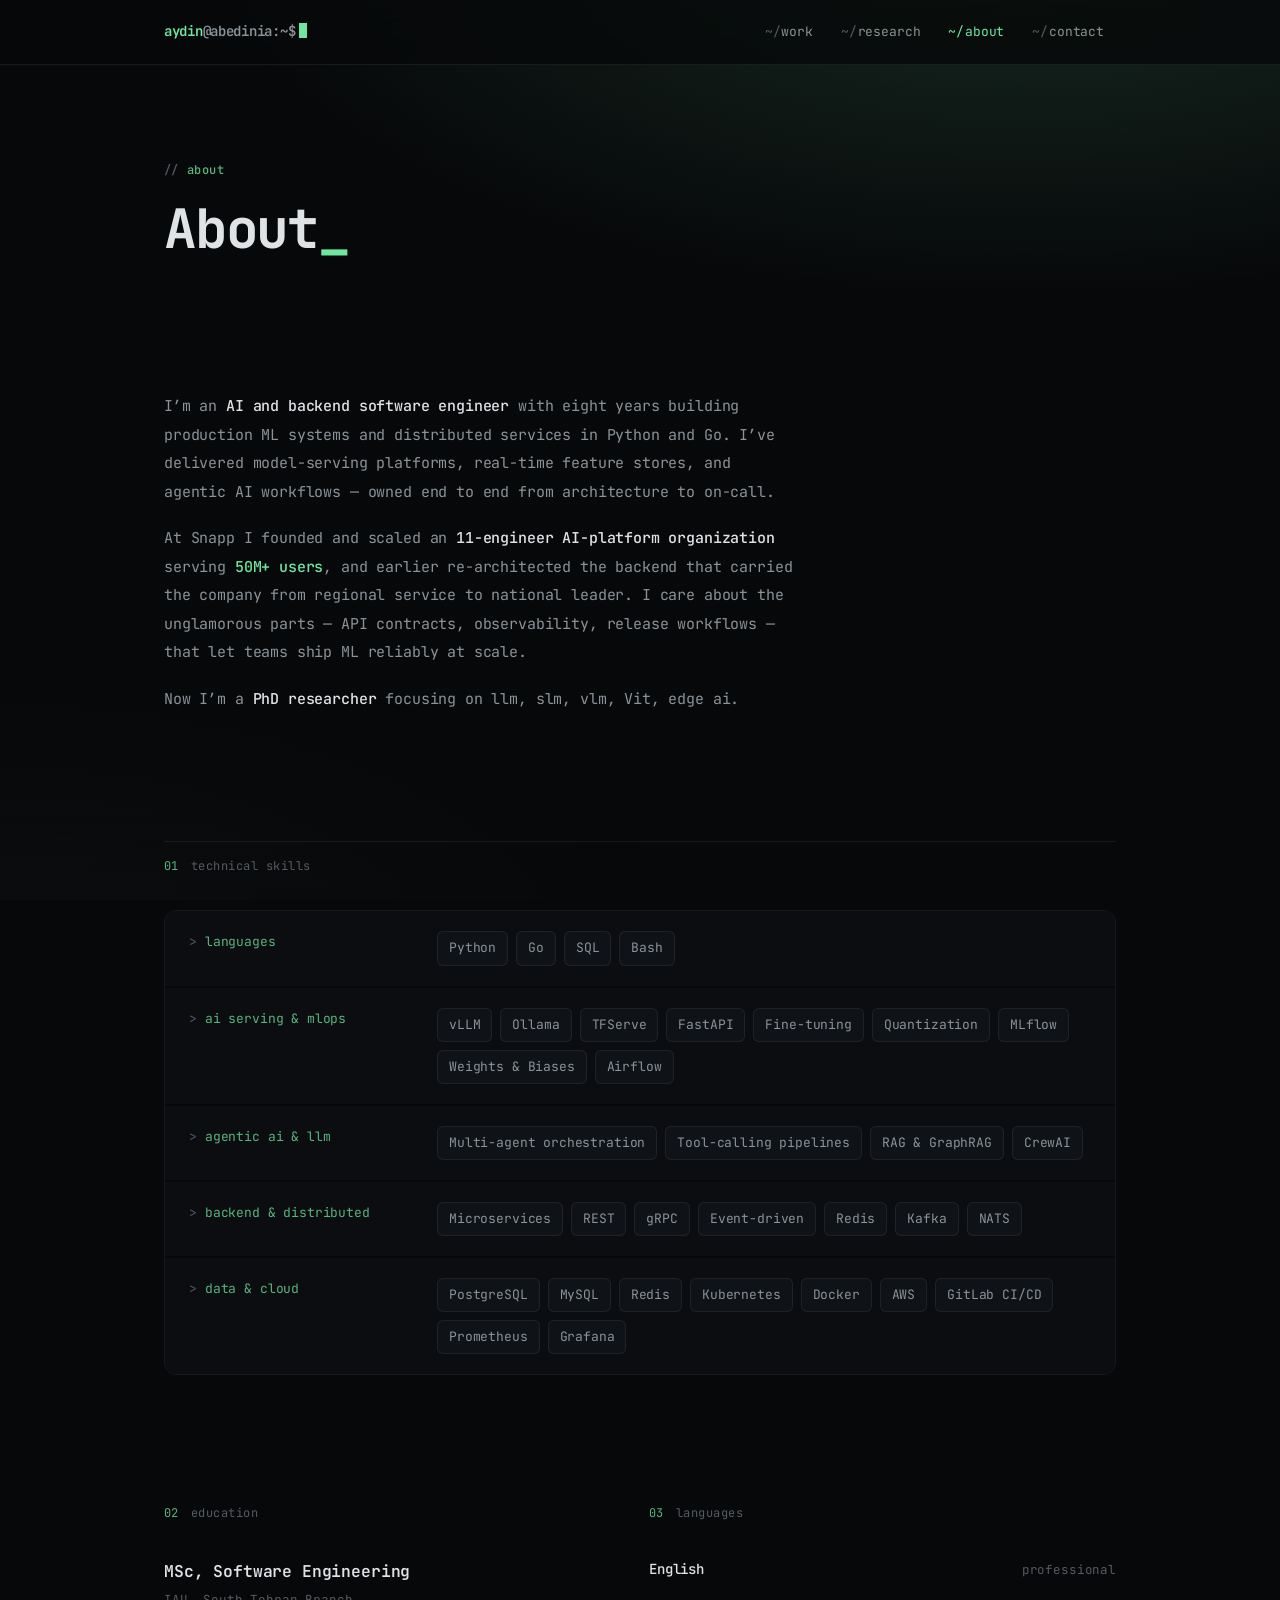
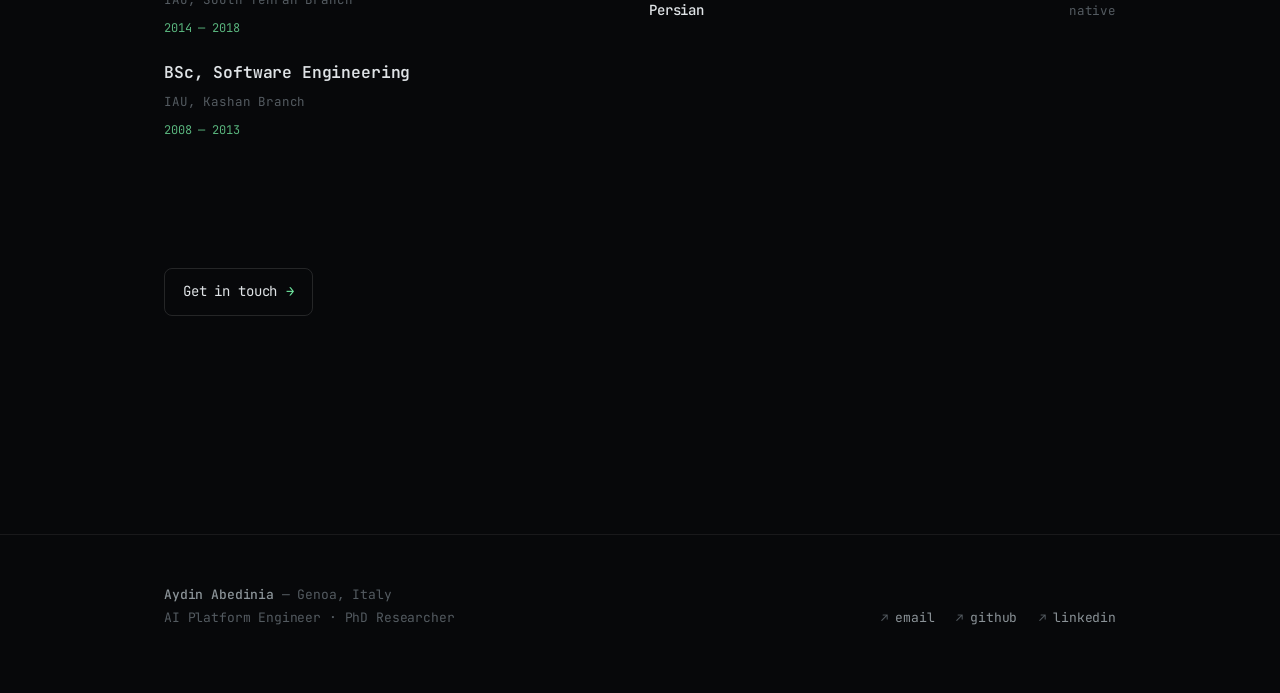
==== about.html @ be262be7 "refactor" ====
<!DOCTYPE html>
<html lang="en">
<head>
<meta charset="UTF-8">
<meta name="viewport" content="width=device-width, initial-scale=1.0">
<title>About — Aydin Abedinia</title>
<meta name="description" content="About Aydin Abedinia — technical skills, education, and background in AI platform engineering and research.">
<link rel="stylesheet" href="styles.css">
  <!-- Google tag (gtag.js) -->
  <script async src="https://www.googletagmanager.com/gtag/js?id=G-3QX5RKQZKW"></script>
  <script>
    window.dataLayer = window.dataLayer || [];
    function gtag(){dataLayer.push(arguments);} 
    gtag('js', new Date());
    gtag('config', 'G-3QX5RKQZKW');
  </script>
<style>
  /* ===== ABOUT ===== */
  .bio { max-width: 70ch; }
  .bio p { color: var(--fg-muted); font-size: 15px; line-height: 1.9; margin-top: 18px; }
  .bio p:first-child { margin-top: 0; }
  .bio p b { color: var(--fg); font-weight: 500; }
  .bio p .m { color: var(--accent); font-weight: 500; }

  /* skills */
  .skills { display: grid; gap: 2px; border: 1px solid var(--line); border-radius: 12px; overflow: hidden; }
  .skillrow {
    display: grid;
    grid-template-columns: 220px 1fr;
    gap: 16px 28px;
    padding: 20px 24px;
    background: var(--bg-1);
    align-items: start;
  }
  .skillrow .label { font-size: 13px; color: var(--accent-dim); display: flex; align-items: baseline; gap: 8px; }
  .skillrow .label::before { content: ">"; color: var(--fg-dim); }
  .skillrow .vals { display: flex; flex-wrap: wrap; gap: 8px; }
  .skillrow .vals span {
    font-size: 13px;
    color: var(--fg-muted);
    background: var(--bg-2);
    border: 1px solid var(--line);
    padding: 5px 11px;
    border-radius: 6px;
  }

  /* two-col */
  .two { display: grid; grid-template-columns: 1fr 1fr; gap: 18px; }
  .info h3 { font-size: 1.02rem; font-weight: 600; margin-bottom: 4px; }
  .info .sub { color: var(--fg-dim); font-size: 12.5px; }
  .info .meta { color: var(--accent-dim); font-size: 12px; margin-top: 8px; }
  .info + .info { margin-top: 20px; }

  .langbar { display: flex; flex-direction: column; gap: 18px; }
  .lang2 { }
  .lang2 .row { display: flex; justify-content: space-between; align-items: baseline; font-size: 14px; }
  .lang2 .row .name { color: var(--fg); font-weight: 500; }
  .lang2 .row .lvl { color: var(--fg-dim); font-size: 12.5px; }
  .lang2 .track { height: 4px; background: var(--bg-2); border: 1px solid var(--line); border-radius: 99px; margin-top: 10px; overflow: hidden; }
  .lang2 .fill { height: 100%; background: linear-gradient(90deg, var(--accent-dim), var(--accent)); border-radius: 99px; }

  @media (max-width: 680px) {
    .skillrow { grid-template-columns: 1fr; gap: 12px; }
    .two { grid-template-columns: 1fr; }
  }
</style>
</head>
<body>

<nav class="nav">
  <div class="nav__inner">
    <a class="brand" href="index.html">
      <span class="u">aydin</span><span class="p">@abedinia</span><span class="p">:~$</span><span class="cur"></span>
    </a>
    <div class="nav__links">
      <a href="work.html">work</a>
      <a href="research.html">research</a>
      <a href="about.html">about</a>
      <a href="contact.html">contact</a>
    </div>
  </div>
</nav>

<header class="page-head wrap">
  <span class="eyebrow" data-reveal>about</span>
  <h1 data-reveal data-delay="60">About<span class="accent-cur">_</span></h1>
</header>

<main class="wrap">

  <section class="section" data-reveal>
    <div class="bio">
      <p>
        I&rsquo;m an <b>AI and backend software engineer</b> with eight years building
        production ML systems and distributed services in Python and Go. I&rsquo;ve
        delivered model-serving platforms, real-time feature stores, and agentic AI
        workflows &mdash; owned end to end from architecture to on-call.
      </p>
      <p>
        At Snapp I founded and scaled an <b>11-engineer AI-platform organization</b>
        serving <span class="m">50M+ users</span>, and earlier re-architected the backend
        that carried the company from regional service to national leader. I care about
        the unglamorous parts &mdash; API contracts, observability, release workflows &mdash;
        that let teams ship ML reliably at scale.
      </p>
      <p>
        Now I&rsquo;m a <b>PhD researcher</b> focusing on llm, slm, vlm, Vit, edge ai.
      </p>
    </div>
  </section>

  <!-- Skills -->
  <section class="section" data-reveal>
    <div class="section__label"><span class="n">01</span> technical skills</div>
    <div class="skills">
      <div class="skillrow">
        <div class="label">languages</div>
        <div class="vals">
          <span>Python</span><span>Go</span><span>SQL</span><span>Bash</span>
        </div>
      </div>
      <div class="skillrow">
        <div class="label">ai serving &amp; mlops</div>
        <div class="vals">
          <span>vLLM</span><span>Ollama</span><span>TFServe</span><span>FastAPI</span>
          <span>Fine-tuning</span><span>Quantization</span><span>MLflow</span>
          <span>Weights &amp; Biases</span><span>Airflow</span>
        </div>
      </div>
      <div class="skillrow">
        <div class="label">agentic ai &amp; llm</div>
        <div class="vals">
          <span>Multi-agent orchestration</span><span>Tool-calling pipelines</span>
          <span>RAG &amp; GraphRAG</span><span>CrewAI</span>
        </div>
      </div>
      <div class="skillrow">
        <div class="label">backend &amp; distributed</div>
        <div class="vals">
          <span>Microservices</span><span>REST</span><span>gRPC</span>
          <span>Event-driven</span><span>Redis</span><span>Kafka</span><span>NATS</span>
        </div>
      </div>
      <div class="skillrow">
        <div class="label">data &amp; cloud</div>
        <div class="vals">
          <span>PostgreSQL</span><span>MySQL</span><span>Redis</span><span>Kubernetes</span>
          <span>Docker</span><span>AWS</span><span>GitLab CI/CD</span>
          <span>Prometheus</span><span>Grafana</span>
        </div>
      </div>
    </div>
  </section>

  <!-- Education + Languages -->
  <section class="section" data-reveal>
    <div class="two">
      <div>
        <div class="section__label" style="border-top:none;padding-top:0;"><span class="n">02</span> education</div>
        <div class="info">
          <h3>MSc, Software Engineering</h3>
          <div class="sub">IAU, South Tehran Branch</div>
          <div class="meta">2014 — 2018</div>
        </div>
        <div class="info">
          <h3>BSc, Software Engineering</h3>
          <div class="sub">IAU, Kashan Branch</div>
          <div class="meta">2008 — 2013</div>
        </div>
      </div>

      <div>
        <div class="section__label" style="border-top:none;padding-top:0;"><span class="n">03</span> languages</div>
        <div class="langbar">
            <div class="lang2">
              <div class="row"><span class="name">English</span><span class="lvl">professional</span></div>
            </div>
            <div class="lang2">
              <div class="row"><span class="name">Persian</span><span class="lvl">native</span></div>
            </div>
        </div>
      </div>
    </div>
  </section>

  <div class="section" data-reveal>
    <a class="linkline" href="contact.html">Get in touch</a>
  </div>

</main>

<footer class="foot">
  <div class="wrap foot__inner">
    <div class="foot__lead">
      <b>Aydin Abedinia</b> &mdash; Genoa, Italy<br>
      AI Platform Engineer · PhD Researcher
    </div>
    <div class="foot__links">
      <a href="mailto:abedinia@duck.com">email</a>
      <a href="https://github.com/abedinia" target="_blank" rel="noopener">github</a>
      <a href="https://www.linkedin.com/in/aydin-abedinia-96b2276b/" target="_blank" rel="noopener">linkedin</a>
    </div>
  </div>
</footer>

<script data-cfasync="false" src="/cdn-cgi/scripts/5c5dd728/cloudflare-static/email-decode.min.js"></script><script src="site.js"></script>
</body>
</html>
---- styles.css ----
/* ============================================================
   Aydin Abedinia — portfolio
   Terminal / dev aesthetic · dark · monospace · phosphor accent
   ============================================================ */

@import url('https://fonts.googleapis.com/css2?family=JetBrains+Mono:ital,wght@0,400;0,500;0,600;0,700;0,800;1,400&display=swap');

:root {
  /* surfaces */
  --bg:        #07080a;
  --bg-1:      #0b0d10;
  --bg-2:      #0f1216;
  --line:      rgba(255,255,255,0.07);
  --line-2:    rgba(255,255,255,0.12);

  /* ink */
  --fg:        #dfe3e6;
  --fg-muted:  #8b9398;
  --fg-dim:    #545b61;

  /* accent — phosphor green */
  --accent:        oklch(0.84 0.15 155);
  --accent-dim:    oklch(0.70 0.12 155);
  --accent-faint:  oklch(0.84 0.15 155 / 0.10);
  --accent-line:   oklch(0.84 0.15 155 / 0.28);
  --accent-glow:   oklch(0.84 0.15 155 / 0.16);

  /* type */
  --mono: 'JetBrains Mono', ui-monospace, 'SF Mono', 'Menlo', monospace;

  --maxw: 1080px;
  --gutter: clamp(20px, 5vw, 64px);

  --ease: cubic-bezier(0.22, 1, 0.36, 1);
}

/* ---------- reset ---------- */
*, *::before, *::after { box-sizing: border-box; }
* { margin: 0; padding: 0; }
html { -webkit-text-size-adjust: 100%; scroll-behavior: smooth; }

body {
  font-family: var(--mono);
  background: var(--bg);
  color: var(--fg);
  font-size: 15px;
  line-height: 1.7;
  font-weight: 400;
  letter-spacing: -0.01em;
  -webkit-font-smoothing: antialiased;
  text-rendering: optimizeLegibility;
  min-height: 100vh;
  overflow-x: hidden;
}

/* subtle phosphor vignette + scanline grain */
body::before {
  content: "";
  position: fixed;
  inset: 0;
  pointer-events: none;
  z-index: 0;
  background:
    radial-gradient(120% 80% at 80% -10%, var(--accent-glow), transparent 55%),
    radial-gradient(100% 70% at 0% 110%, rgba(255,255,255,0.025), transparent 60%);
}
body::after {
  content: "";
  position: fixed;
  inset: 0;
  pointer-events: none;
  z-index: 1;
  opacity: 0.5;
  background-image: repeating-linear-gradient(
    0deg, rgba(255,255,255,0.012) 0 1px, transparent 1px 3px);
  mix-blend-mode: overlay;
}

::selection { background: var(--accent); color: #04130b; }

a { color: inherit; text-decoration: none; }

/* custom scrollbar */
::-webkit-scrollbar { width: 11px; height: 11px; }
::-webkit-scrollbar-track { background: var(--bg); }
::-webkit-scrollbar-thumb { background: #1b1f23; border: 3px solid var(--bg); border-radius: 99px; }
::-webkit-scrollbar-thumb:hover { background: #272c31; }

/* ---------- layout primitives ---------- */
.wrap { width: 100%; max-width: var(--maxw); margin: 0 auto; padding-inline: var(--gutter); position: relative; z-index: 2; }

.eyebrow {
  font-size: 12px;
  letter-spacing: 0.04em;
  color: var(--accent-dim);
  font-weight: 500;
  display: inline-flex;
  align-items: center;
  gap: 8px;
}
.eyebrow::before { content: "//"; color: var(--fg-dim); }

.muted { color: var(--fg-muted); }
.dim   { color: var(--fg-dim); }
.green { color: var(--accent); }

/* ============================================================
   NAV
   ============================================================ */
.nav {
  position: sticky;
  top: 0;
  z-index: 50;
  background: color-mix(in oklab, var(--bg) 78%, transparent);
  backdrop-filter: blur(14px) saturate(120%);
  -webkit-backdrop-filter: blur(14px) saturate(120%);
  border-bottom: 1px solid var(--line);
}
.nav__inner {
  max-width: var(--maxw);
  margin: 0 auto;
  padding: 14px var(--gutter);
  display: flex;
  align-items: center;
  justify-content: space-between;
  gap: 20px;
}
.brand {
  font-weight: 600;
  font-size: 14px;
  letter-spacing: -0.02em;
  white-space: nowrap;
  display: inline-flex;
  align-items: baseline;
  gap: 0;
}
.brand .u { color: var(--accent); }
.brand .p { color: var(--fg-muted); }
.brand .cur {
  width: 8px; height: 15px;
  background: var(--accent);
  display: inline-block;
  margin-left: 4px;
  transform: translateY(2px);
  animation: blink 1.15s steps(1) infinite;
}
@keyframes blink { 50% { opacity: 0; } }

.nav__links { display: flex; align-items: center; gap: 4px; }
.nav__links a {
  font-size: 13px;
  color: var(--fg-muted);
  padding: 7px 12px;
  border-radius: 6px;
  position: relative;
  transition: color 0.18s var(--ease), background 0.18s var(--ease);
  white-space: nowrap;
}
.nav__links a::before { content: "~/"; color: var(--fg-dim); margin-right: 1px; transition: color 0.18s; }
.nav__links a:hover { color: var(--fg); background: rgba(255,255,255,0.04); }
.nav__links a:hover::before { color: var(--accent-dim); }
.nav__links a.active { color: var(--accent); }
.nav__links a.active::before { color: var(--accent); }

/* ============================================================
   FOOTER
   ============================================================ */
.foot {
  border-top: 1px solid var(--line);
  margin-top: clamp(80px, 12vw, 160px);
  padding: 48px 0 64px;
}
.foot__inner {
  display: flex;
  flex-wrap: wrap;
  gap: 28px 48px;
  align-items: flex-end;
  justify-content: space-between;
}
.foot__lead { font-size: 13px; color: var(--fg-dim); line-height: 1.8; }
.foot__lead b { color: var(--fg-muted); font-weight: 500; }
.foot__links { display: flex; gap: 22px; flex-wrap: wrap; }
.foot__links a { font-size: 13px; color: var(--fg-muted); display: inline-flex; gap: 7px; align-items: center; transition: color 0.18s; }
.foot__links a::before { content: "↗"; color: var(--fg-dim); font-size: 12px; transition: color 0.18s, transform 0.18s; }
.foot__links a:hover { color: var(--accent); }
.foot__links a:hover::before { color: var(--accent); transform: translate(2px, -2px); }

/* ============================================================
   SHARED CONTENT BITS
   ============================================================ */
.page-head { padding-top: clamp(48px, 8vw, 92px); padding-bottom: clamp(40px, 6vw, 72px); }
.page-head h1 {
  font-size: clamp(2rem, 6vw, 3.4rem);
  font-weight: 700;
  letter-spacing: -0.04em;
  line-height: 1.02;
  margin-top: 18px;
}
.page-head p { color: var(--fg-muted); max-width: 60ch; margin-top: 22px; font-size: 15px; }
.page-head .accent-cur { color: var(--accent); animation: blink 1.15s steps(1) infinite; }

.section { padding-block: clamp(36px, 6vw, 64px); }
.section__label {
  font-size: 12px;
  color: var(--fg-dim);
  letter-spacing: 0.04em;
  border-top: 1px solid var(--line);
  padding-top: 14px;
  margin-bottom: 34px;
  display: flex;
  align-items: baseline;
  gap: 12px;
}
.section__label .n { color: var(--accent-dim); }

/* metric inline chips */
.metric { color: var(--accent); font-weight: 500; }

/* card */
.card {
  border: 1px solid var(--line);
  background: linear-gradient(180deg, var(--bg-1), var(--bg));
  border-radius: 12px;
  padding: 26px 28px;
  transition: border-color 0.25s var(--ease), transform 0.25s var(--ease), box-shadow 0.25s var(--ease);
}
.card:hover { border-color: var(--accent-line); transform: translateY(-3px); box-shadow: 0 18px 50px -28px var(--accent-glow); }

/* prompt line */
.prompt { color: var(--fg-dim); }
.prompt .pfx { color: var(--accent-dim); }

/* buttons / links inline */
.linkline {
  display: inline-flex;
  align-items: center;
  gap: 9px;
  color: var(--fg);
  font-size: 14px;
  border: 1px solid var(--line-2);
  padding: 11px 18px;
  border-radius: 8px;
  transition: all 0.2s var(--ease);
}
.linkline::after { content: "→"; color: var(--accent); transition: transform 0.2s var(--ease); }
.linkline:hover { border-color: var(--accent-line); background: var(--accent-faint); }
.linkline:hover::after { transform: translateX(4px); }
.linkline.ghost { border-color: var(--line); }

/* ---------- scroll reveal ----------
   Base state is VISIBLE; .in plays a one-shot entrance animation.
   This guarantees content is never stuck hidden if the animation
   can't run (e.g. backgrounded tab / static capture). */
[data-reveal] { opacity: 1; }
[data-reveal].in {
  animation: reveal-in 0.7s cubic-bezier(0.22, 1, 0.36, 1);
}
@keyframes reveal-in {
  from { opacity: 0; transform: translateY(18px); }
  to   { opacity: 1; transform: none; }
}

@media (prefers-reduced-motion: reduce) {
  * { animation: none !important; transition: none !important; scroll-behavior: auto !important; }
}

/* ---------- responsive nav ---------- */
@media (max-width: 560px) {
  .nav__links a { padding: 6px 8px; font-size: 12px; }
  .nav__links a::before { content: ""; margin: 0; }
  body { font-size: 14px; }
}
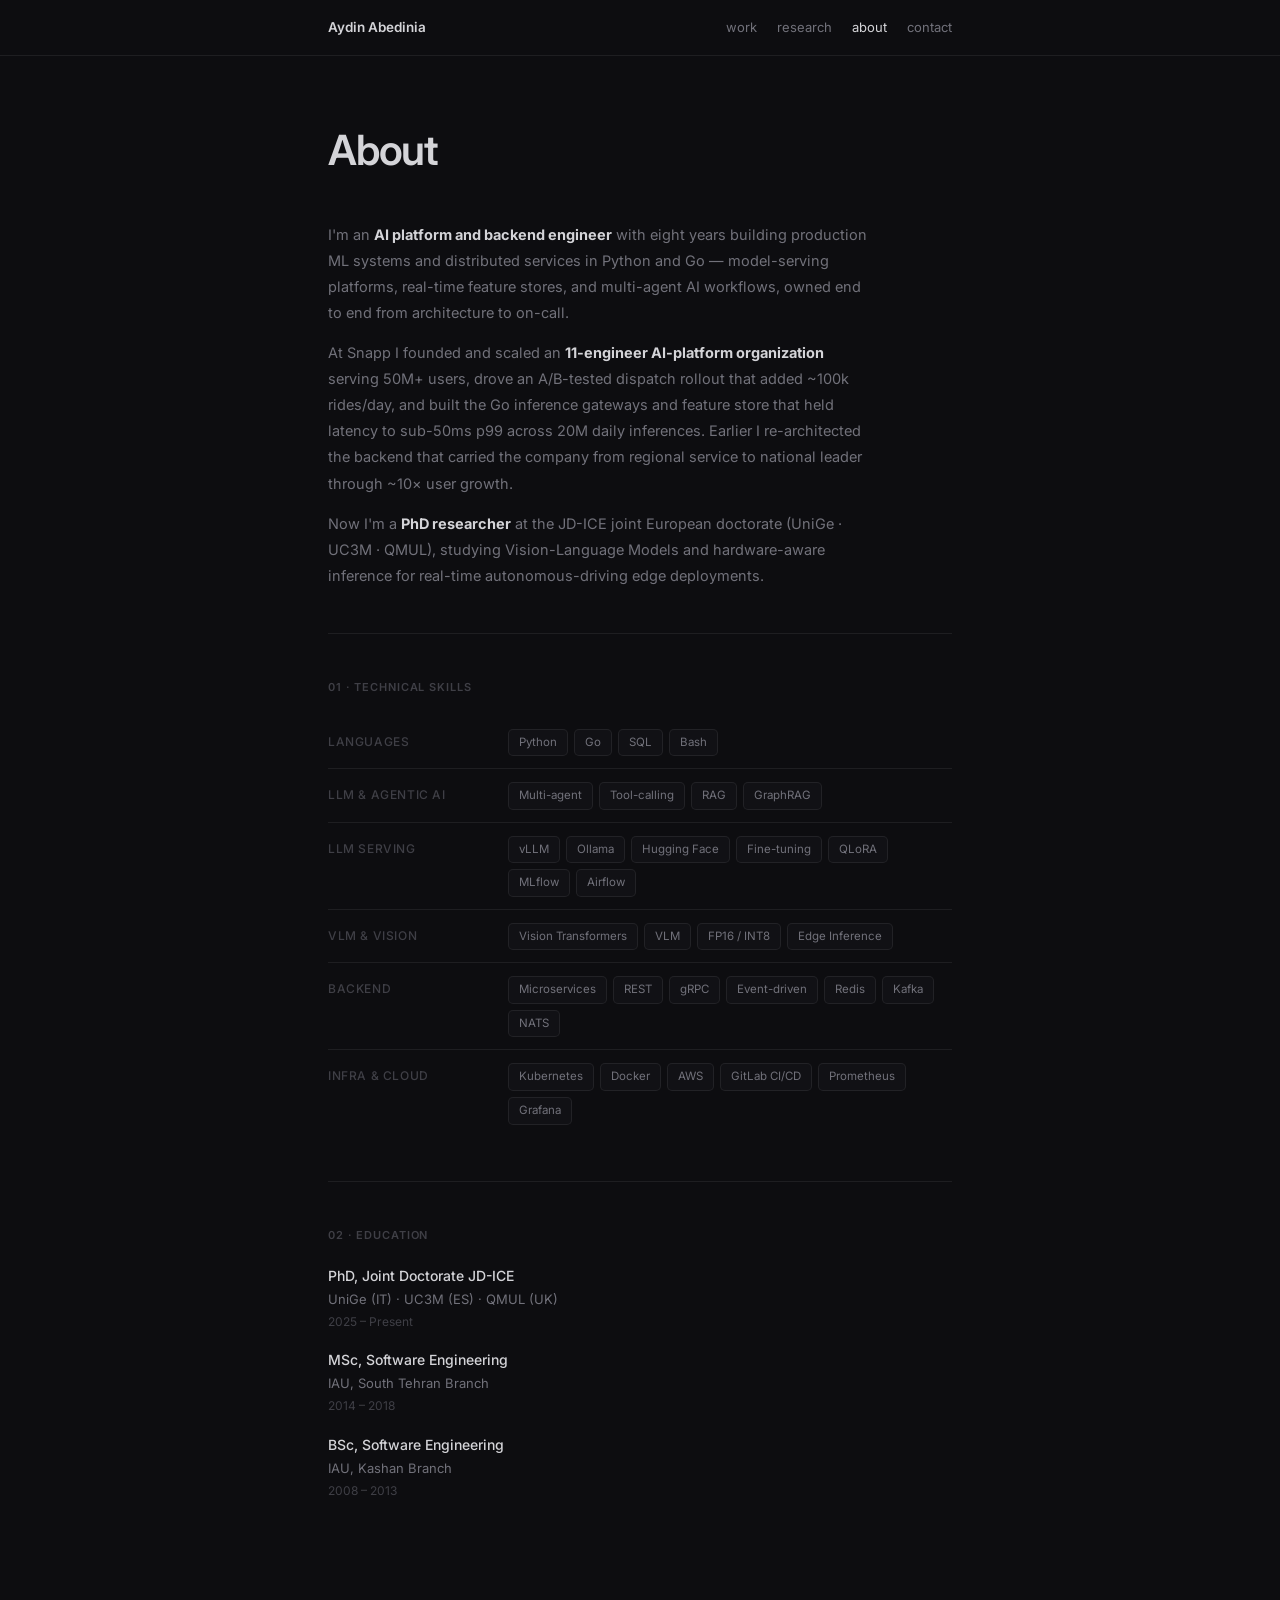
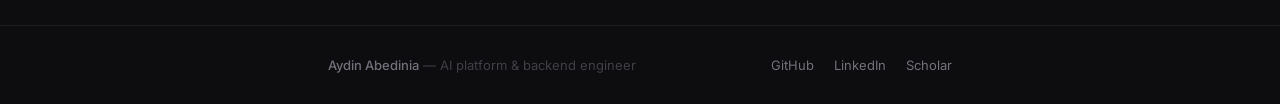
==== commit 831d7591: "refactor: update styles and content for work page - Revamped styles in styles.css for a minimal CV a" ====
--- a/about.html
+++ b/about.html
@@ -4,205 +4,133 @@
 <meta charset="UTF-8">
 <meta name="viewport" content="width=device-width, initial-scale=1.0">
 <title>About — Aydin Abedinia</title>
-<meta name="description" content="About Aydin Abedinia — technical skills, education, and background in AI platform engineering and research.">
+<meta name="description" content="About Aydin Abedinia — AI platform and backend engineer. Skills and education.">
 <link rel="stylesheet" href="styles.css">
-  <!-- Google tag (gtag.js) -->
-  <script async src="https://www.googletagmanager.com/gtag/js?id=G-3QX5RKQZKW"></script>
-  <script>
-    window.dataLayer = window.dataLayer || [];
-    function gtag(){dataLayer.push(arguments);} 
-    gtag('js', new Date());
-    gtag('config', 'G-3QX5RKQZKW');
-  </script>
-<style>
-  /* ===== ABOUT ===== */
-  .bio { max-width: 70ch; }
-  .bio p { color: var(--fg-muted); font-size: 15px; line-height: 1.9; margin-top: 18px; }
-  .bio p:first-child { margin-top: 0; }
-  .bio p b { color: var(--fg); font-weight: 500; }
-  .bio p .m { color: var(--accent); font-weight: 500; }
-
-  /* skills */
-  .skills { display: grid; gap: 2px; border: 1px solid var(--line); border-radius: 12px; overflow: hidden; }
-  .skillrow {
-    display: grid;
-    grid-template-columns: 220px 1fr;
-    gap: 16px 28px;
-    padding: 20px 24px;
-    background: var(--bg-1);
-    align-items: start;
-  }
-  .skillrow .label { font-size: 13px; color: var(--accent-dim); display: flex; align-items: baseline; gap: 8px; }
-  .skillrow .label::before { content: ">"; color: var(--fg-dim); }
-  .skillrow .vals { display: flex; flex-wrap: wrap; gap: 8px; }
-  .skillrow .vals span {
-    font-size: 13px;
-    color: var(--fg-muted);
-    background: var(--bg-2);
-    border: 1px solid var(--line);
-    padding: 5px 11px;
-    border-radius: 6px;
-  }
-
-  /* two-col */
-  .two { display: grid; grid-template-columns: 1fr 1fr; gap: 18px; }
-  .info h3 { font-size: 1.02rem; font-weight: 600; margin-bottom: 4px; }
-  .info .sub { color: var(--fg-dim); font-size: 12.5px; }
-  .info .meta { color: var(--accent-dim); font-size: 12px; margin-top: 8px; }
-  .info + .info { margin-top: 20px; }
-
-  .langbar { display: flex; flex-direction: column; gap: 18px; }
-  .lang2 { }
-  .lang2 .row { display: flex; justify-content: space-between; align-items: baseline; font-size: 14px; }
-  .lang2 .row .name { color: var(--fg); font-weight: 500; }
-  .lang2 .row .lvl { color: var(--fg-dim); font-size: 12.5px; }
-  .lang2 .track { height: 4px; background: var(--bg-2); border: 1px solid var(--line); border-radius: 99px; margin-top: 10px; overflow: hidden; }
-  .lang2 .fill { height: 100%; background: linear-gradient(90deg, var(--accent-dim), var(--accent)); border-radius: 99px; }
-
-  @media (max-width: 680px) {
-    .skillrow { grid-template-columns: 1fr; gap: 12px; }
-    .two { grid-template-columns: 1fr; }
-  }
-</style>
+<script async src="https://www.googletagmanager.com/gtag/js?id=G-3QX5RKQZKW"></script>
+<script>window.dataLayer=window.dataLayer||[];function gtag(){dataLayer.push(arguments);}gtag('js',new Date());gtag('config','G-3QX5RKQZKW');</script>
 </head>
 <body>
 
 <nav class="nav">
   <div class="nav__inner">
-    <a class="brand" href="index.html">
-      <span class="u">aydin</span><span class="p">@abedinia</span><span class="p">:~$</span><span class="cur"></span>
-    </a>
+    <a href="index.html" class="nav__brand">Aydin Abedinia</a>
     <div class="nav__links">
       <a href="work.html">work</a>
       <a href="research.html">research</a>
-      <a href="about.html">about</a>
+      <a href="about.html" class="active">about</a>
       <a href="contact.html">contact</a>
     </div>
   </div>
 </nav>
 
-<header class="page-head wrap">
-  <span class="eyebrow" data-reveal>about</span>
-  <h1 data-reveal data-delay="60">About<span class="accent-cur">_</span></h1>
-</header>
+<div class="wrap">
 
-<main class="wrap">
+  <header class="page-head">
+    <h1>About</h1>
+  </header>
 
-  <section class="section" data-reveal>
-    <div class="bio">
+  <!-- Bio -->
+  <section class="section" style="border-top:none;padding-top:0;">
+    <div style="max-width:60ch;color:var(--muted);font-size:14.5px;line-height:1.8;display:grid;gap:14px;">
       <p>
-        I&rsquo;m an <b>AI and backend software engineer</b> with eight years building
-        production ML systems and distributed services in Python and Go. I&rsquo;ve
-        delivered model-serving platforms, real-time feature stores, and agentic AI
-        workflows &mdash; owned end to end from architecture to on-call.
+        I'm an <b style="color:var(--fg)">AI platform and backend engineer</b> with eight years building
+        production ML systems and distributed services in Python and Go — model-serving platforms,
+        real-time feature stores, and multi-agent AI workflows, owned end to end from architecture to on-call.
       </p>
       <p>
-        At Snapp I founded and scaled an <b>11-engineer AI-platform organization</b>
-        serving <span class="m">50M+ users</span>, and earlier re-architected the backend
-        that carried the company from regional service to national leader. I care about
-        the unglamorous parts &mdash; API contracts, observability, release workflows &mdash;
-        that let teams ship ML reliably at scale.
+        At Snapp I founded and scaled an <b style="color:var(--fg)">11-engineer AI-platform organization</b>
+        serving 50M+ users, drove an A/B-tested dispatch rollout that added ~100k rides/day,
+        and built the Go inference gateways and feature store that held latency to
+        sub-50ms p99 across 20M daily inferences.
+        Earlier I re-architected the backend that carried the company from regional service
+        to national leader through ~10× user growth.
       </p>
       <p>
-        Now I&rsquo;m a <b>PhD researcher</b> focusing on llm, slm, vlm, Vit, edge ai.
+        Now I'm a <b style="color:var(--fg)">PhD researcher</b> at the JD-ICE joint European doctorate
+        (UniGe &middot; UC3M &middot; QMUL), studying Vision-Language Models and hardware-aware inference
+        for real-time autonomous-driving edge deployments.
       </p>
     </div>
   </section>
 
   <!-- Skills -->
-  <section class="section" data-reveal>
-    <div class="section__label"><span class="n">01</span> technical skills</div>
-    <div class="skills">
-      <div class="skillrow">
-        <div class="label">languages</div>
-        <div class="vals">
-          <span>Python</span><span>Go</span><span>SQL</span><span>Bash</span>
+  <section class="section">
+    <div class="section-label">01 &middot; technical skills</div>
+    <div class="skill-grid">
+      <div class="skill-row">
+        <div class="skill-label">Languages</div>
+        <div class="skill-vals">
+          <span class="chip">Python</span><span class="chip">Go</span><span class="chip">SQL</span><span class="chip">Bash</span>
         </div>
       </div>
-      <div class="skillrow">
-        <div class="label">ai serving &amp; mlops</div>
-        <div class="vals">
-          <span>vLLM</span><span>Ollama</span><span>TFServe</span><span>FastAPI</span>
-          <span>Fine-tuning</span><span>Quantization</span><span>MLflow</span>
-          <span>Weights &amp; Biases</span><span>Airflow</span>
+      <div class="skill-row">
+        <div class="skill-label">LLM &amp; Agentic AI</div>
+        <div class="skill-vals">
+          <span class="chip">Multi-agent</span><span class="chip">Tool-calling</span><span class="chip">RAG</span><span class="chip">GraphRAG</span>
         </div>
       </div>
-      <div class="skillrow">
-        <div class="label">agentic ai &amp; llm</div>
-        <div class="vals">
-          <span>Multi-agent orchestration</span><span>Tool-calling pipelines</span>
-          <span>RAG &amp; GraphRAG</span><span>CrewAI</span>
+      <div class="skill-row">
+        <div class="skill-label">LLM Serving</div>
+        <div class="skill-vals">
+          <span class="chip">vLLM</span><span class="chip">Ollama</span><span class="chip">Hugging Face</span><span class="chip">Fine-tuning</span><span class="chip">QLoRA</span><span class="chip">MLflow</span><span class="chip">Airflow</span>
         </div>
       </div>
-      <div class="skillrow">
-        <div class="label">backend &amp; distributed</div>
-        <div class="vals">
-          <span>Microservices</span><span>REST</span><span>gRPC</span>
-          <span>Event-driven</span><span>Redis</span><span>Kafka</span><span>NATS</span>
+      <div class="skill-row">
+        <div class="skill-label">VLM &amp; Vision</div>
+        <div class="skill-vals">
+          <span class="chip">Vision Transformers</span><span class="chip">VLM</span><span class="chip">FP16 / INT8</span><span class="chip">Edge Inference</span>
         </div>
       </div>
-      <div class="skillrow">
-        <div class="label">data &amp; cloud</div>
-        <div class="vals">
-          <span>PostgreSQL</span><span>MySQL</span><span>Redis</span><span>Kubernetes</span>
-          <span>Docker</span><span>AWS</span><span>GitLab CI/CD</span>
-          <span>Prometheus</span><span>Grafana</span>
+      <div class="skill-row">
+        <div class="skill-label">Backend</div>
+        <div class="skill-vals">
+          <span class="chip">Microservices</span><span class="chip">REST</span><span class="chip">gRPC</span><span class="chip">Event-driven</span><span class="chip">Redis</span><span class="chip">Kafka</span><span class="chip">NATS</span>
+        </div>
+      </div>
+      <div class="skill-row">
+        <div class="skill-label">Infra &amp; Cloud</div>
+        <div class="skill-vals">
+          <span class="chip">Kubernetes</span><span class="chip">Docker</span><span class="chip">AWS</span><span class="chip">GitLab CI/CD</span><span class="chip">Prometheus</span><span class="chip">Grafana</span>
         </div>
       </div>
     </div>
   </section>
 
-  <!-- Education + Languages -->
-  <section class="section" data-reveal>
-    <div class="two">
-      <div>
-        <div class="section__label" style="border-top:none;padding-top:0;"><span class="n">02</span> education</div>
-        <div class="info">
-          <h3>MSc, Software Engineering</h3>
-          <div class="sub">IAU, South Tehran Branch</div>
-          <div class="meta">2014 — 2018</div>
-        </div>
-        <div class="info">
-          <h3>BSc, Software Engineering</h3>
-          <div class="sub">IAU, Kashan Branch</div>
-          <div class="meta">2008 — 2013</div>
-        </div>
+  <!-- Education -->
+  <section class="section">
+    <div class="section-label">02 &middot; education</div>
+    <div class="edu-list">
+      <div class="edu-item">
+        <div class="degree">PhD, Joint Doctorate JD-ICE</div>
+        <div class="school">UniGe (IT) &middot; UC3M (ES) &middot; QMUL (UK)</div>
+        <div class="year">2025 &ndash; Present</div>
       </div>
-
-      <div>
-        <div class="section__label" style="border-top:none;padding-top:0;"><span class="n">03</span> languages</div>
-        <div class="langbar">
-            <div class="lang2">
-              <div class="row"><span class="name">English</span><span class="lvl">professional</span></div>
-            </div>
-            <div class="lang2">
-              <div class="row"><span class="name">Persian</span><span class="lvl">native</span></div>
-            </div>
-        </div>
+      <div class="edu-item">
+        <div class="degree">MSc, Software Engineering</div>
+        <div class="school">IAU, South Tehran Branch</div>
+        <div class="year">2014 &ndash; 2018</div>
+      </div>
+      <div class="edu-item">
+        <div class="degree">BSc, Software Engineering</div>
+        <div class="school">IAU, Kashan Branch</div>
+        <div class="year">2008 &ndash; 2013</div>
       </div>
     </div>
   </section>
 
-  <div class="section" data-reveal>
-    <a class="linkline" href="contact.html">Get in touch</a>
-  </div>
-
-</main>
+</div>
 
 <footer class="foot">
   <div class="wrap foot__inner">
-    <div class="foot__lead">
-      <b>Aydin Abedinia</b> &mdash; Genoa, Italy<br>
-      AI Platform Engineer · PhD Researcher
-    </div>
+    <div class="foot__lead"><b>Aydin Abedinia</b> &mdash; AI platform &amp; backend engineer</div>
     <div class="foot__links">
-      <a href="mailto:abedinia@duck.com">email</a>
-      <a href="https://github.com/abedinia" target="_blank" rel="noopener">github</a>
-      <a href="https://www.linkedin.com/in/aydin-abedinia-96b2276b/" target="_blank" rel="noopener">linkedin</a>
+      <a href="https://github.com/abedinia" target="_blank" rel="noopener">GitHub</a>
+      <a href="https://www.linkedin.com/in/aydin-abedinia-96b2276b/" target="_blank" rel="noopener">LinkedIn</a>
+      <a href="https://scholar.google.com/citations?user=B1SRyKwAAAAJ&hl=en" target="_blank" rel="noopener">Scholar</a>
     </div>
   </div>
 </footer>
 
-<script data-cfasync="false" src="/cdn-cgi/scripts/5c5dd728/cloudflare-static/email-decode.min.js"></script><script src="site.js"></script>
+<script src="site.js"></script>
 </body>
 </html>
--- a/styles.css
+++ b/styles.css
@@ -1,272 +1,253 @@
-/* ============================================================
-   Aydin Abedinia — portfolio
-   Terminal / dev aesthetic · dark · monospace · phosphor accent
-   ============================================================ */
-
-@import url('https://fonts.googleapis.com/css2?family=JetBrains+Mono:ital,wght@0,400;0,500;0,600;0,700;0,800;1,400&display=swap');
+/* ─────────────────────────────────────────
+   Aydin Abedinia — minimal CV
+   ───────────────────────────────────────── */
+
+@import url('https://fonts.googleapis.com/css2?family=Inter:wght@400;500;600&display=swap');
 
 :root {
-  /* surfaces */
-  --bg:        #07080a;
-  --bg-1:      #0b0d10;
-  --bg-2:      #0f1216;
-  --line:      rgba(255,255,255,0.07);
-  --line-2:    rgba(255,255,255,0.12);
-
-  /* ink */
-  --fg:        #dfe3e6;
-  --fg-muted:  #8b9398;
-  --fg-dim:    #545b61;
-
-  /* accent — phosphor green */
-  --accent:        oklch(0.84 0.15 155);
-  --accent-dim:    oklch(0.70 0.12 155);
-  --accent-faint:  oklch(0.84 0.15 155 / 0.10);
-  --accent-line:   oklch(0.84 0.15 155 / 0.28);
-  --accent-glow:   oklch(0.84 0.15 155 / 0.16);
-
-  /* type */
-  --mono: 'JetBrains Mono', ui-monospace, 'SF Mono', 'Menlo', monospace;
-
-  --maxw: 1080px;
-  --gutter: clamp(20px, 5vw, 64px);
-
-  --ease: cubic-bezier(0.22, 1, 0.36, 1);
-}
-
-/* ---------- reset ---------- */
-*, *::before, *::after { box-sizing: border-box; }
-* { margin: 0; padding: 0; }
-html { -webkit-text-size-adjust: 100%; scroll-behavior: smooth; }
+  --bg:      #0d0d10;
+  --bg-2:    #111115;
+  --border:  rgba(255,255,255,0.07);
+  --fg:      #d4d4d8;
+  --muted:   #71717a;
+  --dim:     #3f3f46;
+  --accent:  #818cf8;
+  --max:     720px;
+  --gap:     clamp(20px, 5vw, 48px);
+}
+
+*, *::before, *::after { box-sizing: border-box; margin: 0; padding: 0; }
+html { scroll-behavior: smooth; }
 
 body {
-  font-family: var(--mono);
+  font-family: 'Inter', system-ui, sans-serif;
   background: var(--bg);
   color: var(--fg);
-  font-size: 15px;
+  font-size: 14.5px;
   line-height: 1.7;
-  font-weight: 400;
-  letter-spacing: -0.01em;
   -webkit-font-smoothing: antialiased;
-  text-rendering: optimizeLegibility;
-  min-height: 100vh;
   overflow-x: hidden;
 }
 
-/* subtle phosphor vignette + scanline grain */
-body::before {
-  content: "";
-  position: fixed;
-  inset: 0;
-  pointer-events: none;
-  z-index: 0;
-  background:
-    radial-gradient(120% 80% at 80% -10%, var(--accent-glow), transparent 55%),
-    radial-gradient(100% 70% at 0% 110%, rgba(255,255,255,0.025), transparent 60%);
-}
-body::after {
-  content: "";
-  position: fixed;
-  inset: 0;
-  pointer-events: none;
-  z-index: 1;
-  opacity: 0.5;
-  background-image: repeating-linear-gradient(
-    0deg, rgba(255,255,255,0.012) 0 1px, transparent 1px 3px);
-  mix-blend-mode: overlay;
-}
-
-::selection { background: var(--accent); color: #04130b; }
-
 a { color: inherit; text-decoration: none; }
-
-/* custom scrollbar */
-::-webkit-scrollbar { width: 11px; height: 11px; }
+a:hover { color: var(--accent); }
+
+::selection { background: var(--accent); color: #fff; }
+
+/* scrollbar */
+::-webkit-scrollbar { width: 5px; }
 ::-webkit-scrollbar-track { background: var(--bg); }
-::-webkit-scrollbar-thumb { background: #1b1f23; border: 3px solid var(--bg); border-radius: 99px; }
-::-webkit-scrollbar-thumb:hover { background: #272c31; }
-
-/* ---------- layout primitives ---------- */
-.wrap { width: 100%; max-width: var(--maxw); margin: 0 auto; padding-inline: var(--gutter); position: relative; z-index: 2; }
-
-.eyebrow {
-  font-size: 12px;
-  letter-spacing: 0.04em;
-  color: var(--accent-dim);
-  font-weight: 500;
-  display: inline-flex;
-  align-items: center;
-  gap: 8px;
-}
-.eyebrow::before { content: "//"; color: var(--fg-dim); }
-
-.muted { color: var(--fg-muted); }
-.dim   { color: var(--fg-dim); }
-.green { color: var(--accent); }
-
-/* ============================================================
-   NAV
-   ============================================================ */
+::-webkit-scrollbar-thumb { background: var(--dim); border-radius: 99px; }
+
+/* ── layout ── */
+.wrap {
+  max-width: var(--max);
+  margin: 0 auto;
+  padding-inline: var(--gap);
+}
+
+/* ── nav ── */
 .nav {
+  border-bottom: 1px solid var(--border);
+  padding: 16px 0;
   position: sticky;
   top: 0;
-  z-index: 50;
-  background: color-mix(in oklab, var(--bg) 78%, transparent);
-  backdrop-filter: blur(14px) saturate(120%);
-  -webkit-backdrop-filter: blur(14px) saturate(120%);
-  border-bottom: 1px solid var(--line);
+  background: var(--bg);
+  z-index: 10;
 }
 .nav__inner {
-  max-width: var(--maxw);
+  max-width: var(--max);
   margin: 0 auto;
-  padding: 14px var(--gutter);
+  padding-inline: var(--gap);
   display: flex;
   align-items: center;
   justify-content: space-between;
-  gap: 20px;
-}
-.brand {
+  gap: 16px;
+}
+.nav__brand { font-weight: 600; font-size: 13.5px; color: var(--fg); }
+.nav__links { display: flex; gap: 20px; }
+.nav__links a { font-size: 13px; color: var(--muted); transition: color 0.15s; }
+.nav__links a:hover, .nav__links a.active { color: var(--fg); }
+
+/* ── page header ── */
+.page-head { padding-top: clamp(40px, 8vw, 72px); padding-bottom: clamp(28px, 5vw, 48px); }
+.page-head h1 {
+  font-size: clamp(1.8rem, 5vw, 2.6rem);
   font-weight: 600;
-  font-size: 14px;
-  letter-spacing: -0.02em;
-  white-space: nowrap;
-  display: inline-flex;
+  letter-spacing: -0.03em;
+  color: var(--fg);
+  line-height: 1.1;
+}
+.page-head p { color: var(--muted); margin-top: 14px; max-width: 56ch; font-size: 14px; }
+
+/* ── section ── */
+.section { padding-block: clamp(28px, 5vw, 44px); border-top: 1px solid var(--border); }
+.section:first-of-type { border-top: none; }
+
+.section-label {
+  font-size: 11px;
+  font-weight: 600;
+  text-transform: uppercase;
+  letter-spacing: 0.08em;
+  color: var(--dim);
+  margin-bottom: 20px;
+}
+
+/* ── job ── */
+.job { margin-bottom: 28px; }
+.job:last-child { margin-bottom: 0; }
+
+.job__head {
+  display: flex;
   align-items: baseline;
-  gap: 0;
-}
-.brand .u { color: var(--accent); }
-.brand .p { color: var(--fg-muted); }
-.brand .cur {
-  width: 8px; height: 15px;
-  background: var(--accent);
-  display: inline-block;
-  margin-left: 4px;
-  transform: translateY(2px);
-  animation: blink 1.15s steps(1) infinite;
-}
-@keyframes blink { 50% { opacity: 0; } }
-
-.nav__links { display: flex; align-items: center; gap: 4px; }
-.nav__links a {
-  font-size: 13px;
-  color: var(--fg-muted);
-  padding: 7px 12px;
-  border-radius: 6px;
-  position: relative;
-  transition: color 0.18s var(--ease), background 0.18s var(--ease);
-  white-space: nowrap;
-}
-.nav__links a::before { content: "~/"; color: var(--fg-dim); margin-right: 1px; transition: color 0.18s; }
-.nav__links a:hover { color: var(--fg); background: rgba(255,255,255,0.04); }
-.nav__links a:hover::before { color: var(--accent-dim); }
-.nav__links a.active { color: var(--accent); }
-.nav__links a.active::before { color: var(--accent); }
-
-/* ============================================================
-   FOOTER
-   ============================================================ */
+  justify-content: space-between;
+  gap: 12px;
+  flex-wrap: wrap;
+}
+.job__co { font-size: 15px; font-weight: 600; color: var(--fg); }
+.job__when { font-size: 12px; color: var(--dim); white-space: nowrap; }
+.job__ctx { color: var(--muted); font-size: 13px; margin-top: 4px; }
+
+.role { margin-top: 10px; padding-left: 0; }
+.role-row {
+  display: flex;
+  align-items: baseline;
+  justify-content: space-between;
+  gap: 12px;
+  padding: 6px 0;
+  border-bottom: 1px solid var(--border);
+  flex-wrap: wrap;
+}
+.role-row:last-child { border-bottom: none; }
+.role-row .title { font-size: 13.5px; color: var(--fg); }
+.role-row .span  { font-size: 12px; color: var(--dim); white-space: nowrap; }
+
+.role-note { color: var(--muted); font-size: 13px; margin-top: 10px; max-width: 64ch; }
+
+/* ── chips ── */
+.chips { display: flex; flex-wrap: wrap; gap: 6px; margin-top: 12px; }
+.chip {
+  font-size: 11.5px;
+  color: var(--muted);
+  border: 1px solid var(--border);
+  padding: 3px 10px;
+  border-radius: 5px;
+  background: var(--bg-2);
+}
+
+/* ── pub ── */
+.pub { padding-block: 18px; border-bottom: 1px solid var(--border); }
+.pub:last-child { border-bottom: none; }
+.pub__venue { font-size: 11.5px; color: var(--accent); font-weight: 500; }
+.pub__title { font-size: 14px; font-weight: 500; color: var(--fg); margin-top: 6px; line-height: 1.45; }
+.pub__title a:hover { color: var(--accent); }
+.pub__note { color: var(--muted); font-size: 12.5px; margin-top: 5px; }
+
+/* ── oss ── */
+.oss-grid { display: grid; grid-template-columns: 1fr 1fr; gap: 12px; }
+.oss-card { border: 1px solid var(--border); border-radius: 8px; padding: 16px; background: var(--bg-2); }
+.oss-card:hover { border-color: rgba(129,140,248,0.3); }
+.oss-card .name { font-weight: 500; font-size: 13.5px; color: var(--fg); }
+.oss-card p { color: var(--muted); font-size: 12.5px; margin-top: 6px; line-height: 1.6; }
+.oss-card .lang { font-size: 11.5px; color: var(--dim); margin-top: 10px; }
+
+/* ── skills table ── */
+.skill-grid { display: grid; gap: 1px; }
+.skill-row {
+  display: grid;
+  grid-template-columns: 160px 1fr;
+  gap: 12px 20px;
+  padding: 12px 0;
+  border-bottom: 1px solid var(--border);
+  align-items: baseline;
+}
+.skill-row:last-child { border-bottom: none; }
+.skill-label { font-size: 12px; color: var(--dim); font-weight: 500; text-transform: uppercase; letter-spacing: 0.05em; }
+.skill-vals { display: flex; flex-wrap: wrap; gap: 6px; }
+
+/* ── edu ── */
+.edu-list { display: grid; gap: 16px; }
+.edu-item .degree { font-weight: 500; color: var(--fg); font-size: 14px; }
+.edu-item .school { color: var(--muted); font-size: 13px; }
+.edu-item .year   { color: var(--dim); font-size: 12px; margin-top: 2px; }
+
+/* ── contact links ── */
+.contact-list { display: grid; gap: 0; }
+.contact-row {
+  display: flex;
+  align-items: center;
+  justify-content: space-between;
+  padding: 13px 0;
+  border-bottom: 1px solid var(--border);
+  font-size: 13.5px;
+}
+.contact-row:last-child { border-bottom: none; }
+.contact-row .key { color: var(--dim); font-size: 12px; width: 90px; flex-shrink: 0; }
+.contact-row .val { color: var(--fg); }
+.contact-row .val a:hover { color: var(--accent); }
+
+/* ── scholar strip ── */
+.scholar-strip { display: flex; gap: 24px; margin-bottom: 20px; }
+.scholar-stat .v { font-size: 1.4rem; font-weight: 600; color: var(--fg); }
+.scholar-stat .v .u { color: var(--accent); font-size: 1rem; }
+.scholar-stat .k { font-size: 11.5px; color: var(--dim); margin-top: 2px; }
+
+/* ── footer ── */
 .foot {
-  border-top: 1px solid var(--line);
-  margin-top: clamp(80px, 12vw, 160px);
-  padding: 48px 0 64px;
+  border-top: 1px solid var(--border);
+  margin-top: clamp(48px, 8vw, 80px);
+  padding: 28px 0;
 }
 .foot__inner {
   display: flex;
+  align-items: center;
+  justify-content: space-between;
+  gap: 16px;
   flex-wrap: wrap;
-  gap: 28px 48px;
-  align-items: flex-end;
-  justify-content: space-between;
-}
-.foot__lead { font-size: 13px; color: var(--fg-dim); line-height: 1.8; }
-.foot__lead b { color: var(--fg-muted); font-weight: 500; }
-.foot__links { display: flex; gap: 22px; flex-wrap: wrap; }
-.foot__links a { font-size: 13px; color: var(--fg-muted); display: inline-flex; gap: 7px; align-items: center; transition: color 0.18s; }
-.foot__links a::before { content: "↗"; color: var(--fg-dim); font-size: 12px; transition: color 0.18s, transform 0.18s; }
-.foot__links a:hover { color: var(--accent); }
-.foot__links a:hover::before { color: var(--accent); transform: translate(2px, -2px); }
-
-/* ============================================================
-   SHARED CONTENT BITS
-   ============================================================ */
-.page-head { padding-top: clamp(48px, 8vw, 92px); padding-bottom: clamp(40px, 6vw, 72px); }
-.page-head h1 {
-  font-size: clamp(2rem, 6vw, 3.4rem);
-  font-weight: 700;
+}
+.foot__lead { font-size: 13px; color: var(--dim); }
+.foot__lead b { color: var(--muted); font-weight: 500; }
+.foot__links { display: flex; gap: 20px; }
+.foot__links a { font-size: 13px; color: var(--muted); }
+.foot__links a:hover { color: var(--fg); }
+
+/* ── hero (index) ── */
+.hero { padding-top: clamp(56px, 10vw, 96px); padding-bottom: clamp(32px, 6vw, 56px); }
+.hero__name {
+  font-size: clamp(2rem, 7vw, 3.4rem);
+  font-weight: 600;
   letter-spacing: -0.04em;
-  line-height: 1.02;
-  margin-top: 18px;
-}
-.page-head p { color: var(--fg-muted); max-width: 60ch; margin-top: 22px; font-size: 15px; }
-.page-head .accent-cur { color: var(--accent); animation: blink 1.15s steps(1) infinite; }
-
-.section { padding-block: clamp(36px, 6vw, 64px); }
-.section__label {
-  font-size: 12px;
-  color: var(--fg-dim);
-  letter-spacing: 0.04em;
-  border-top: 1px solid var(--line);
-  padding-top: 14px;
-  margin-bottom: 34px;
-  display: flex;
-  align-items: baseline;
-  gap: 12px;
-}
-.section__label .n { color: var(--accent-dim); }
-
-/* metric inline chips */
-.metric { color: var(--accent); font-weight: 500; }
-
-/* card */
-.card {
-  border: 1px solid var(--line);
-  background: linear-gradient(180deg, var(--bg-1), var(--bg));
-  border-radius: 12px;
-  padding: 26px 28px;
-  transition: border-color 0.25s var(--ease), transform 0.25s var(--ease), box-shadow 0.25s var(--ease);
-}
-.card:hover { border-color: var(--accent-line); transform: translateY(-3px); box-shadow: 0 18px 50px -28px var(--accent-glow); }
-
-/* prompt line */
-.prompt { color: var(--fg-dim); }
-.prompt .pfx { color: var(--accent-dim); }
-
-/* buttons / links inline */
-.linkline {
-  display: inline-flex;
-  align-items: center;
-  gap: 9px;
+  line-height: 1;
   color: var(--fg);
-  font-size: 14px;
-  border: 1px solid var(--line-2);
-  padding: 11px 18px;
-  border-radius: 8px;
-  transition: all 0.2s var(--ease);
-}
-.linkline::after { content: "→"; color: var(--accent); transition: transform 0.2s var(--ease); }
-.linkline:hover { border-color: var(--accent-line); background: var(--accent-faint); }
-.linkline:hover::after { transform: translateX(4px); }
-.linkline.ghost { border-color: var(--line); }
-
-/* ---------- scroll reveal ----------
-   Base state is VISIBLE; .in plays a one-shot entrance animation.
-   This guarantees content is never stuck hidden if the animation
-   can't run (e.g. backgrounded tab / static capture). */
-[data-reveal] { opacity: 1; }
-[data-reveal].in {
-  animation: reveal-in 0.7s cubic-bezier(0.22, 1, 0.36, 1);
-}
-@keyframes reveal-in {
-  from { opacity: 0; transform: translateY(18px); }
-  to   { opacity: 1; transform: none; }
-}
-
-@media (prefers-reduced-motion: reduce) {
-  * { animation: none !important; transition: none !important; scroll-behavior: auto !important; }
-}
-
-/* ---------- responsive nav ---------- */
-@media (max-width: 560px) {
-  .nav__links a { padding: 6px 8px; font-size: 12px; }
-  .nav__links a::before { content: ""; margin: 0; }
-  body { font-size: 14px; }
-}
+}
+.hero__role { color: var(--muted); font-size: 14.5px; margin-top: 10px; }
+.hero__lede { color: var(--muted); font-size: 14px; line-height: 1.75; margin-top: 18px; max-width: 60ch; }
+.hero__lede b { color: var(--fg); font-weight: 500; }
+.hero__links { display: flex; gap: 18px; margin-top: 22px; flex-wrap: wrap; }
+.hero__links a { font-size: 13px; color: var(--muted); border-bottom: 1px solid var(--border); padding-bottom: 1px; }
+.hero__links a:hover { color: var(--accent); border-color: var(--accent); }
+
+/* ── stats ── */
+.stats { display: grid; grid-template-columns: repeat(4, 1fr); gap: 1px; border: 1px solid var(--border); border-radius: 8px; overflow: hidden; margin-top: clamp(36px, 6vw, 56px); background: var(--border); }
+.stat { background: var(--bg); padding: 18px 16px; }
+.stat .v { font-size: 1.25rem; font-weight: 600; letter-spacing: -0.03em; color: var(--fg); }
+.stat .v .u { color: var(--accent); font-size: 0.85rem; }
+.stat .k { font-size: 11.5px; color: var(--dim); margin-top: 5px; line-height: 1.4; }
+
+/* ── focus grid ── */
+.focus-grid { display: grid; grid-template-columns: 1fr 1fr; gap: 12px; margin-top: 20px; }
+.focus-card { border: 1px solid var(--border); border-radius: 8px; padding: 18px; background: var(--bg-2); }
+.focus-card:hover { border-color: rgba(129,140,248,0.25); }
+.focus-card h3 { font-size: 13.5px; font-weight: 500; color: var(--fg); margin-bottom: 6px; }
+.focus-card p { font-size: 12.5px; color: var(--muted); line-height: 1.65; }
+.focus-card .meta { font-size: 11.5px; color: var(--dim); margin-top: 10px; }
+
+/* ── responsive ── */
+@media (max-width: 600px) {
+  .stats { grid-template-columns: repeat(2, 1fr); }
+  .stat:nth-child(1), .stat:nth-child(2) { border-bottom: 1px solid var(--border); }
+  .focus-grid { grid-template-columns: 1fr; }
+  .oss-grid { grid-template-columns: 1fr; }
+  .skill-row { grid-template-columns: 1fr; }
+  .nav__links { gap: 14px; }
+}
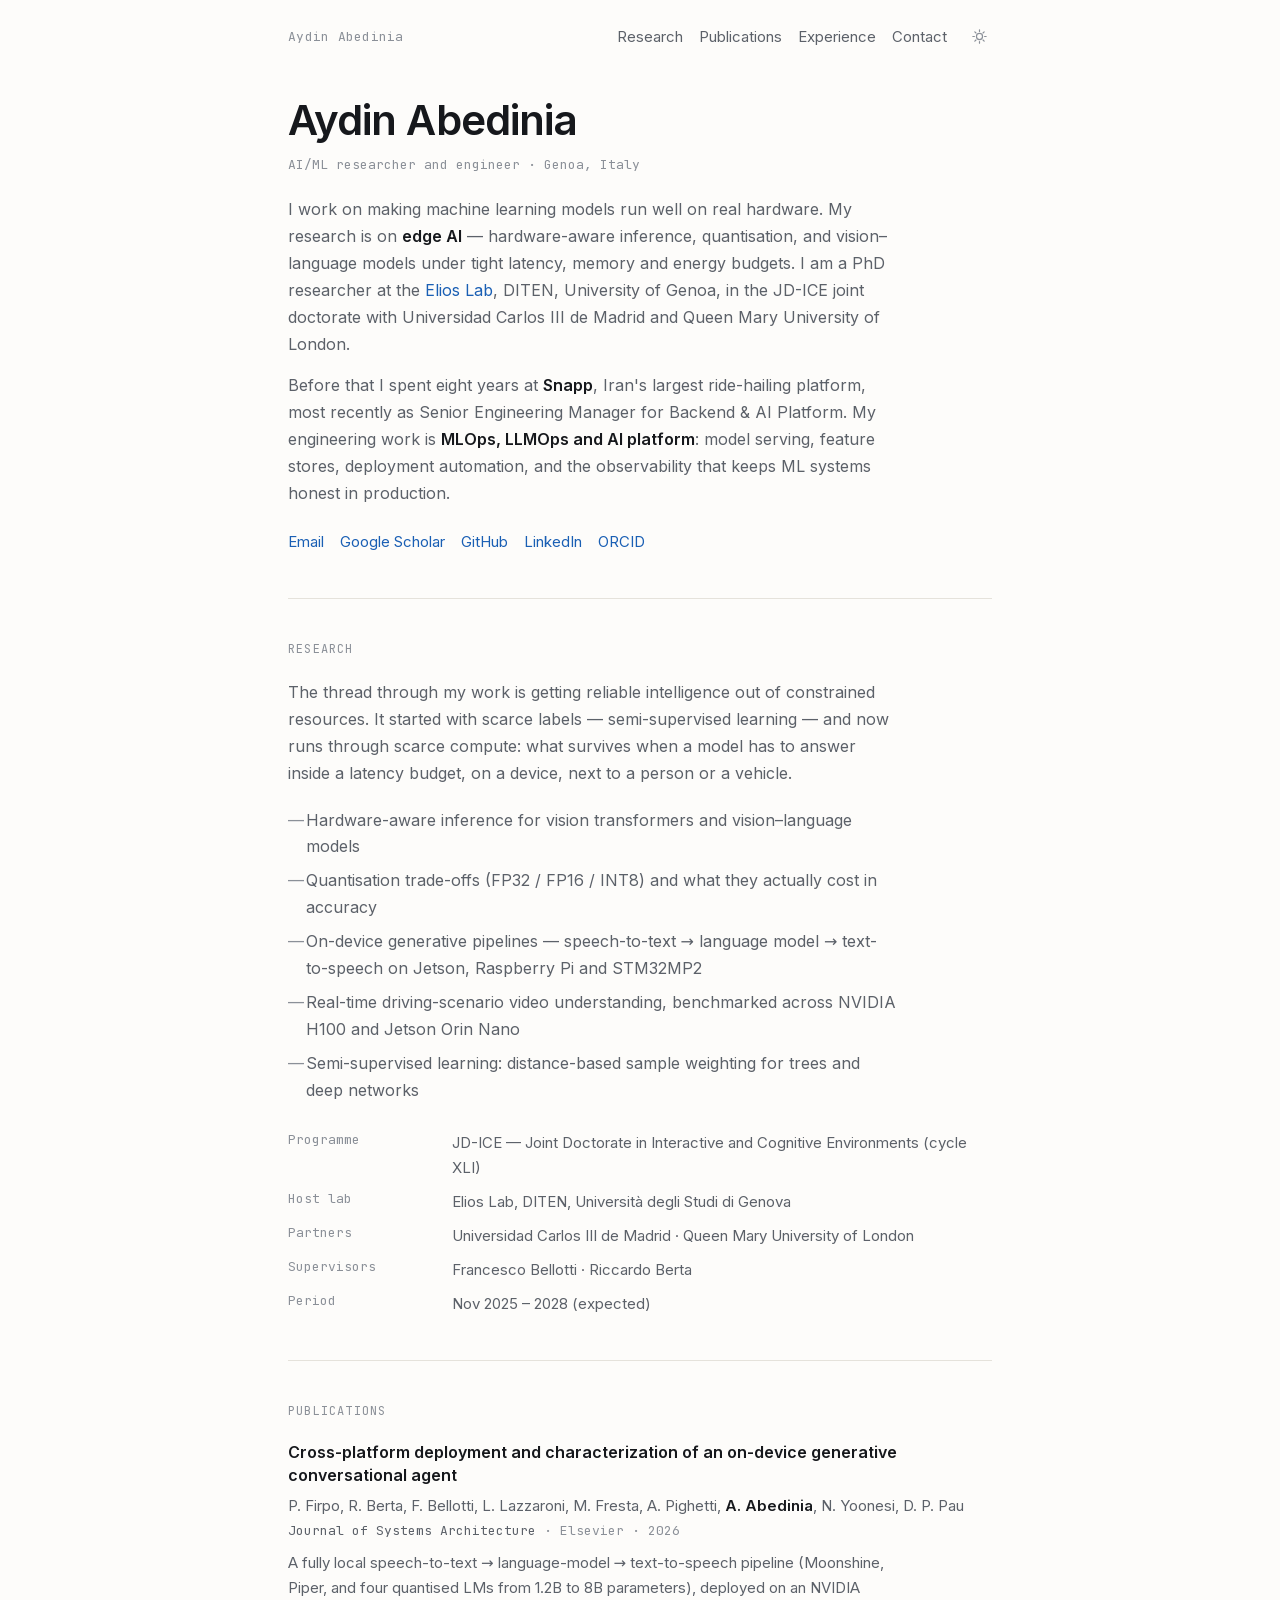
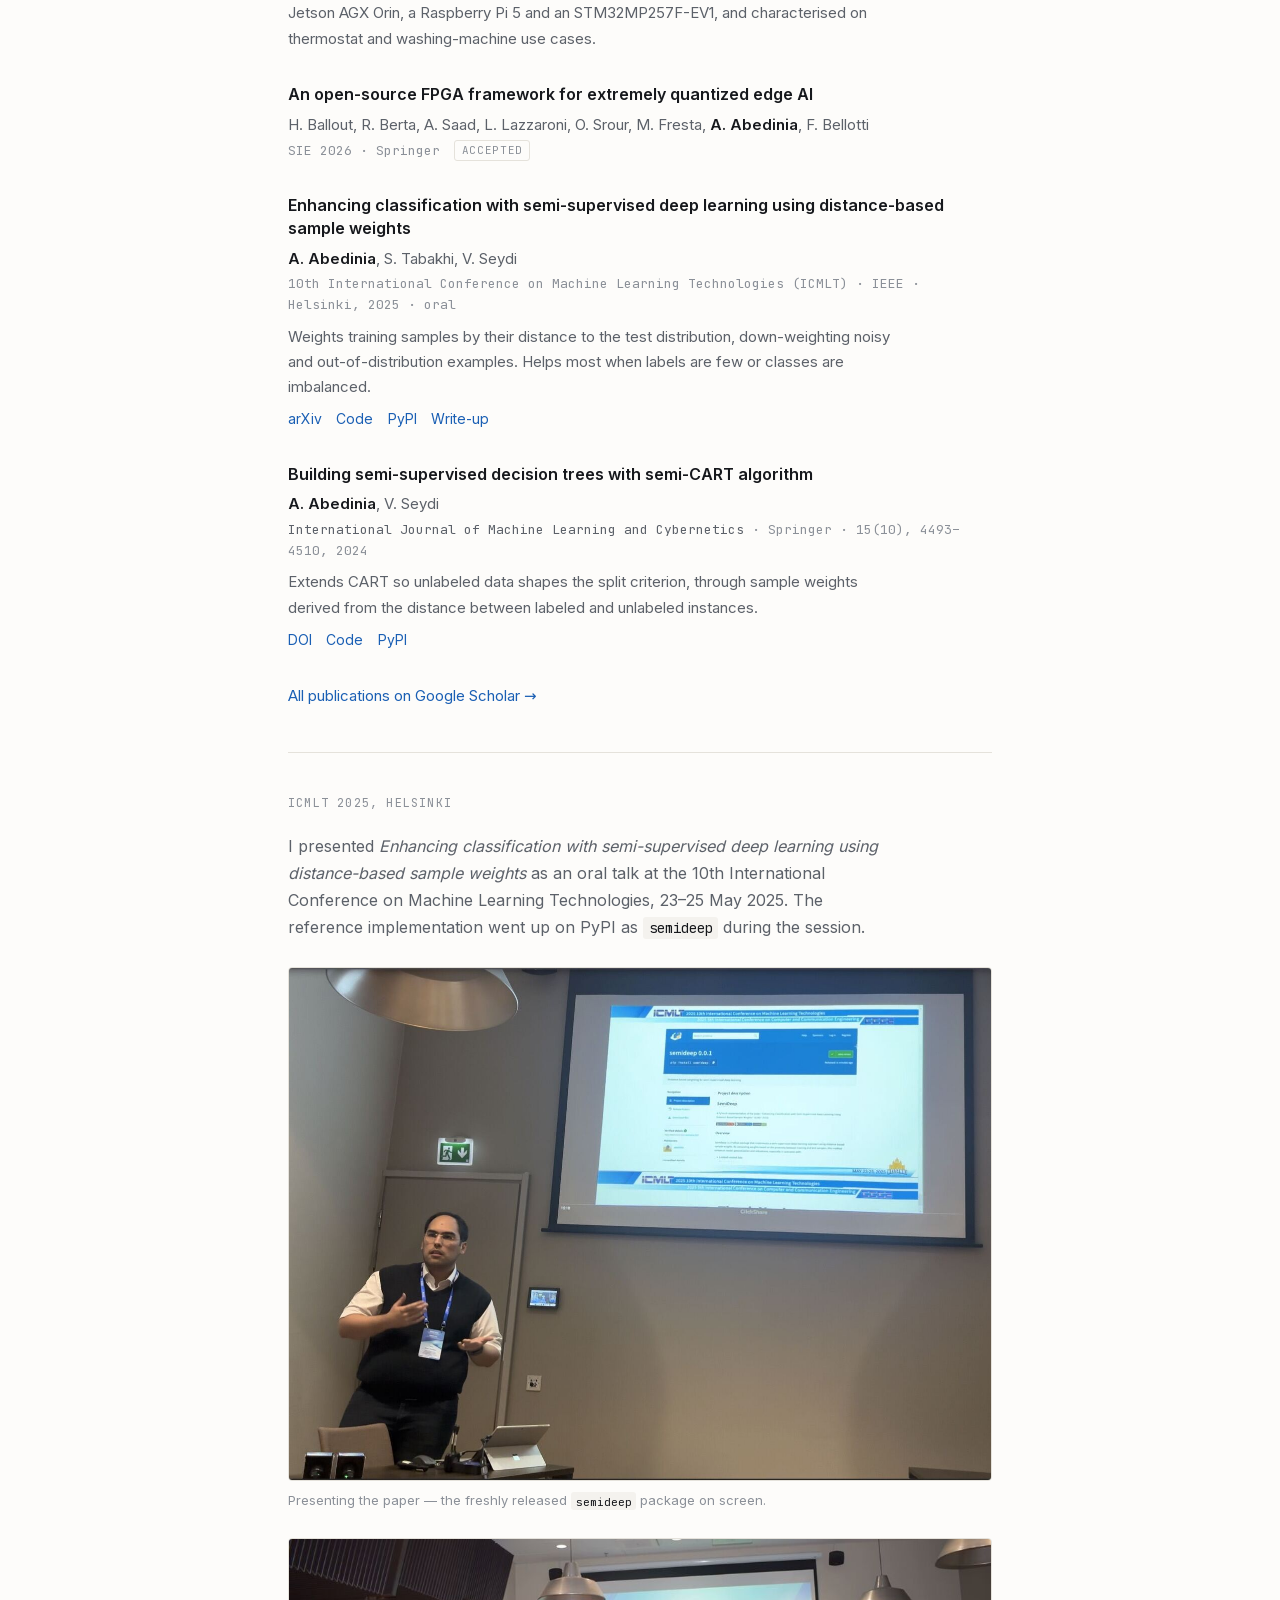
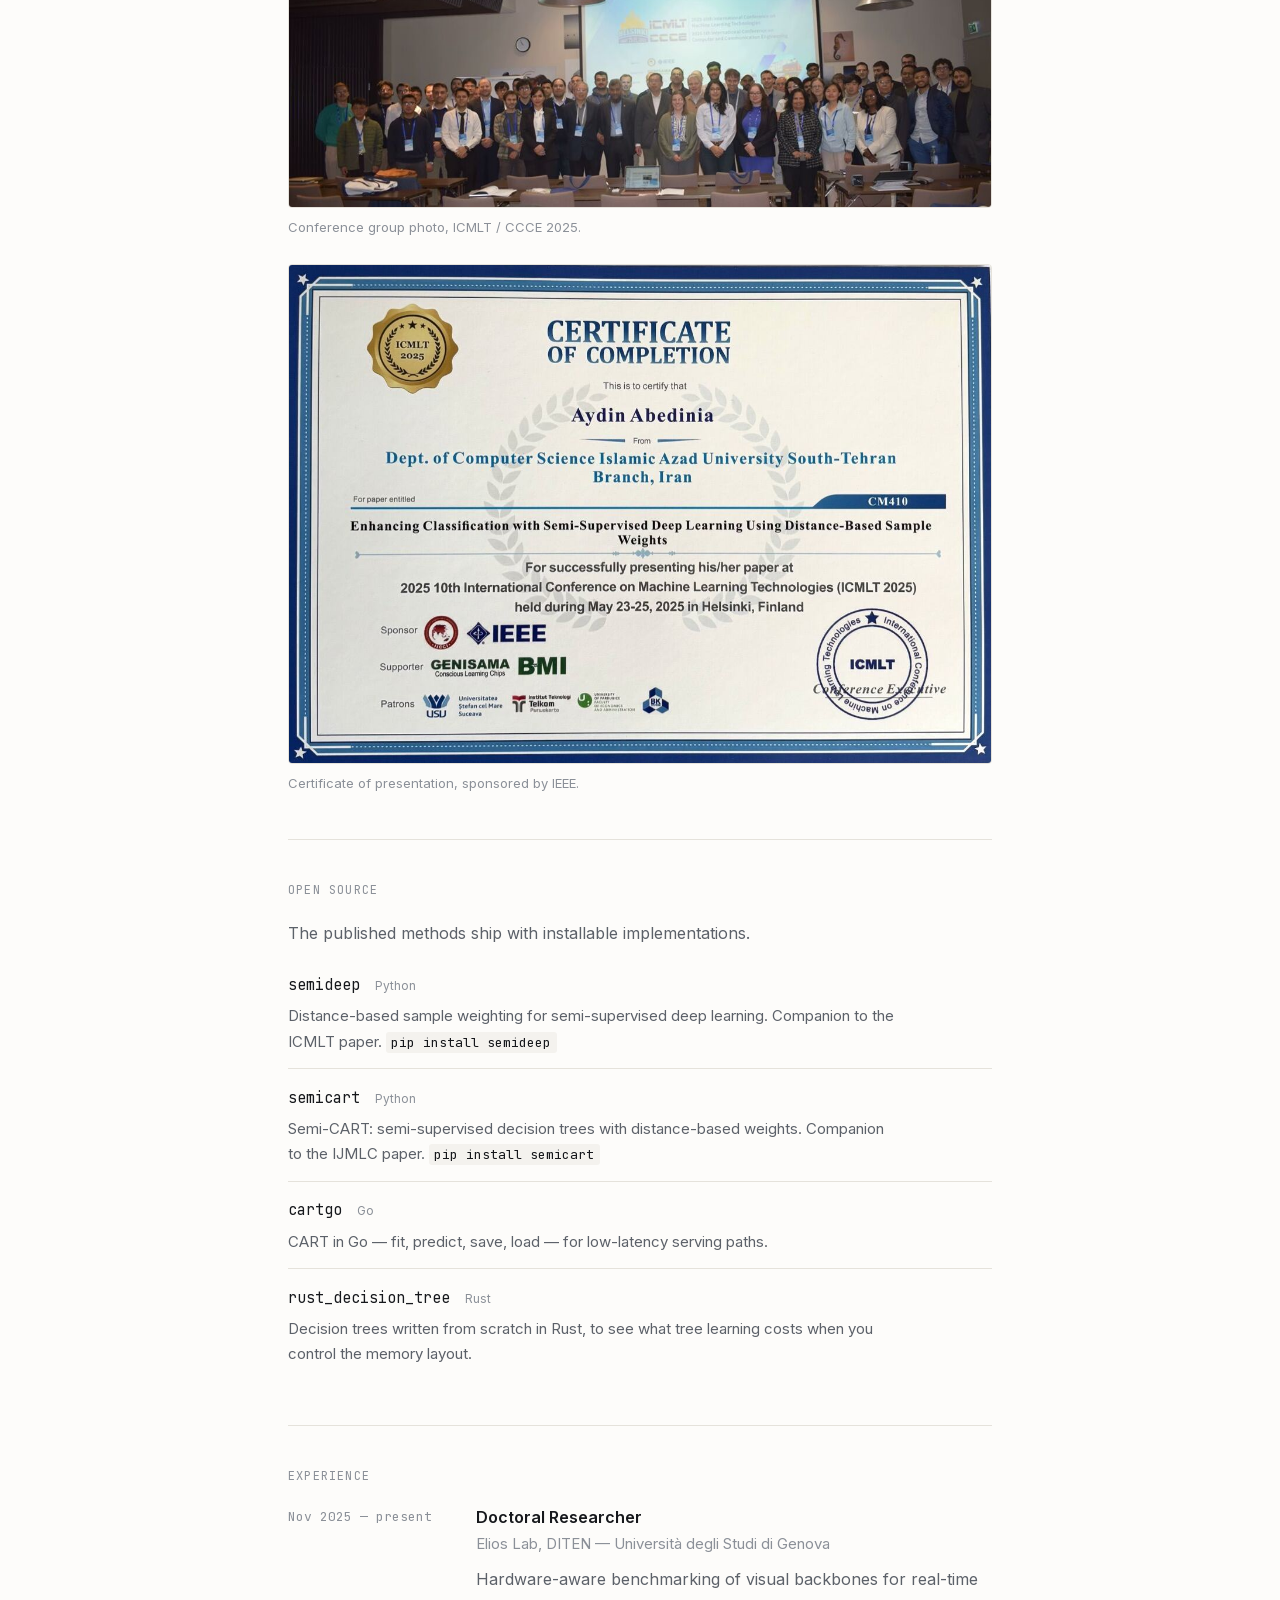
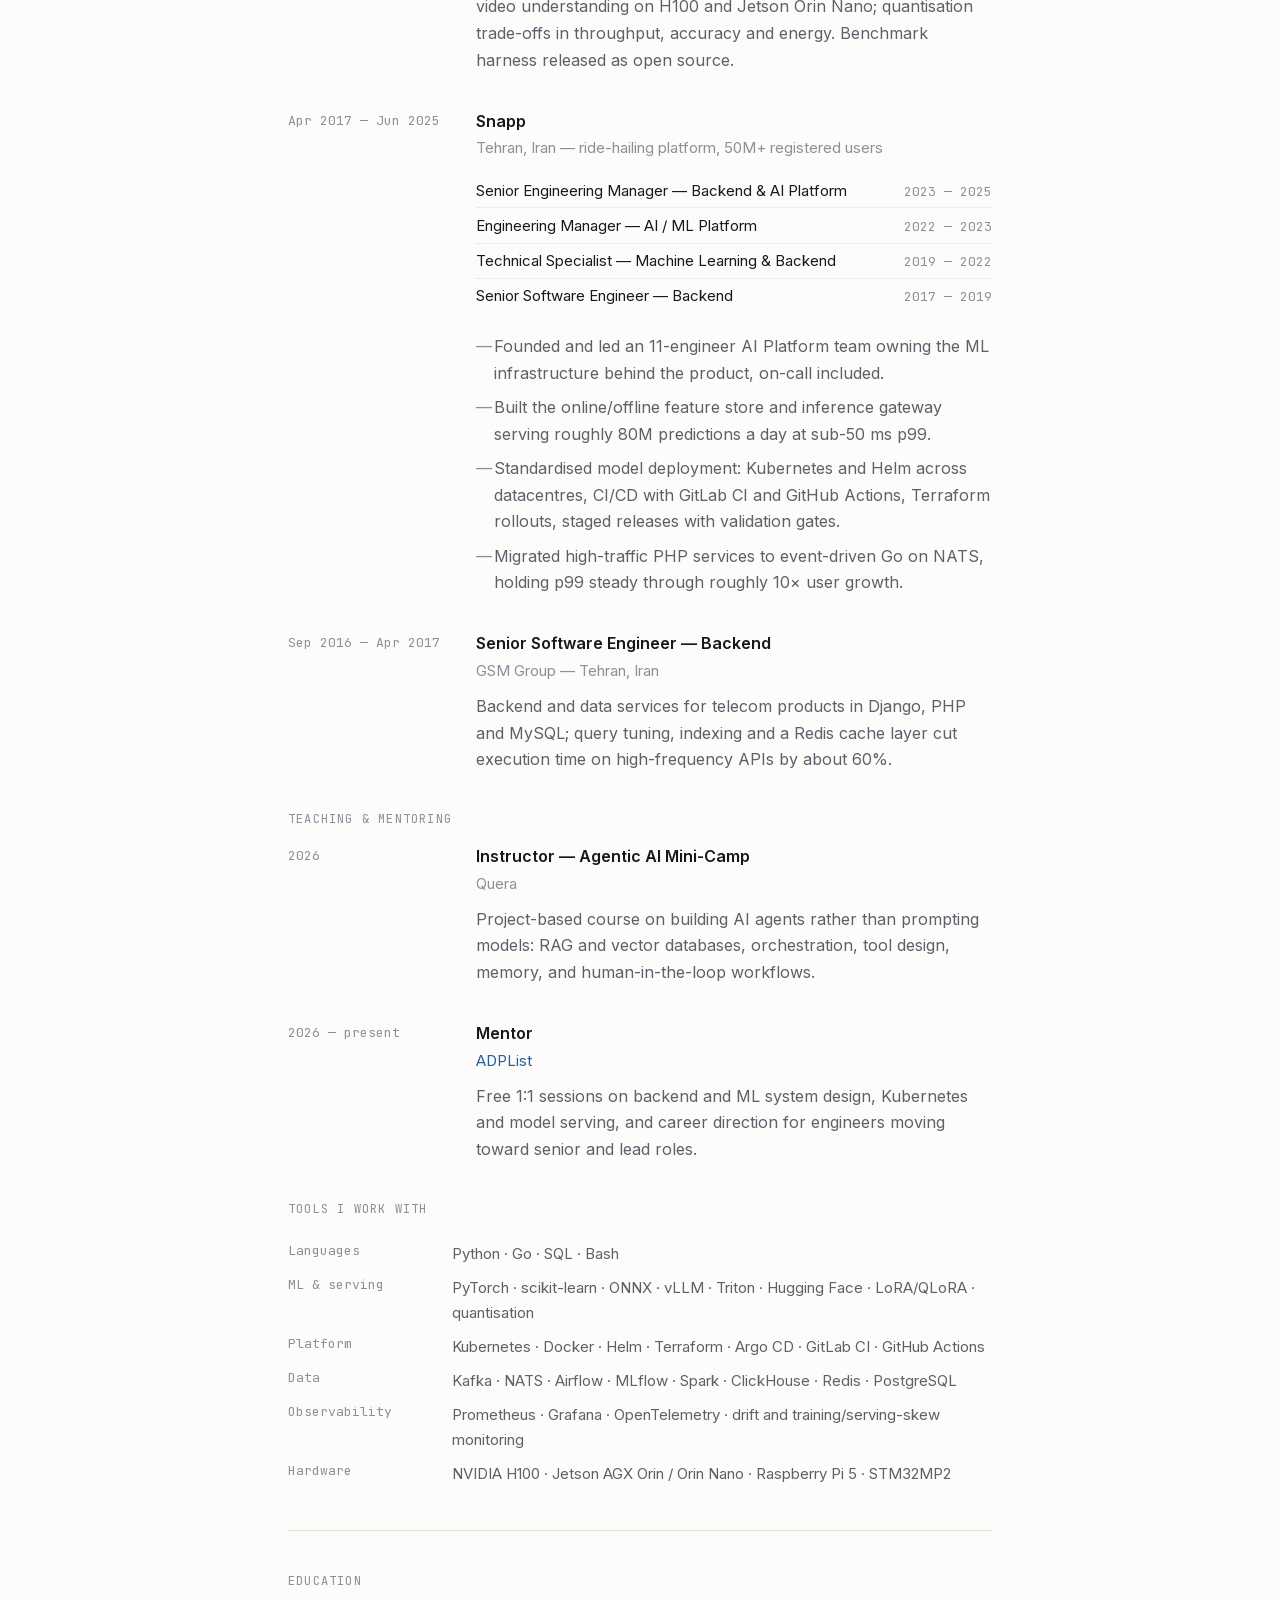
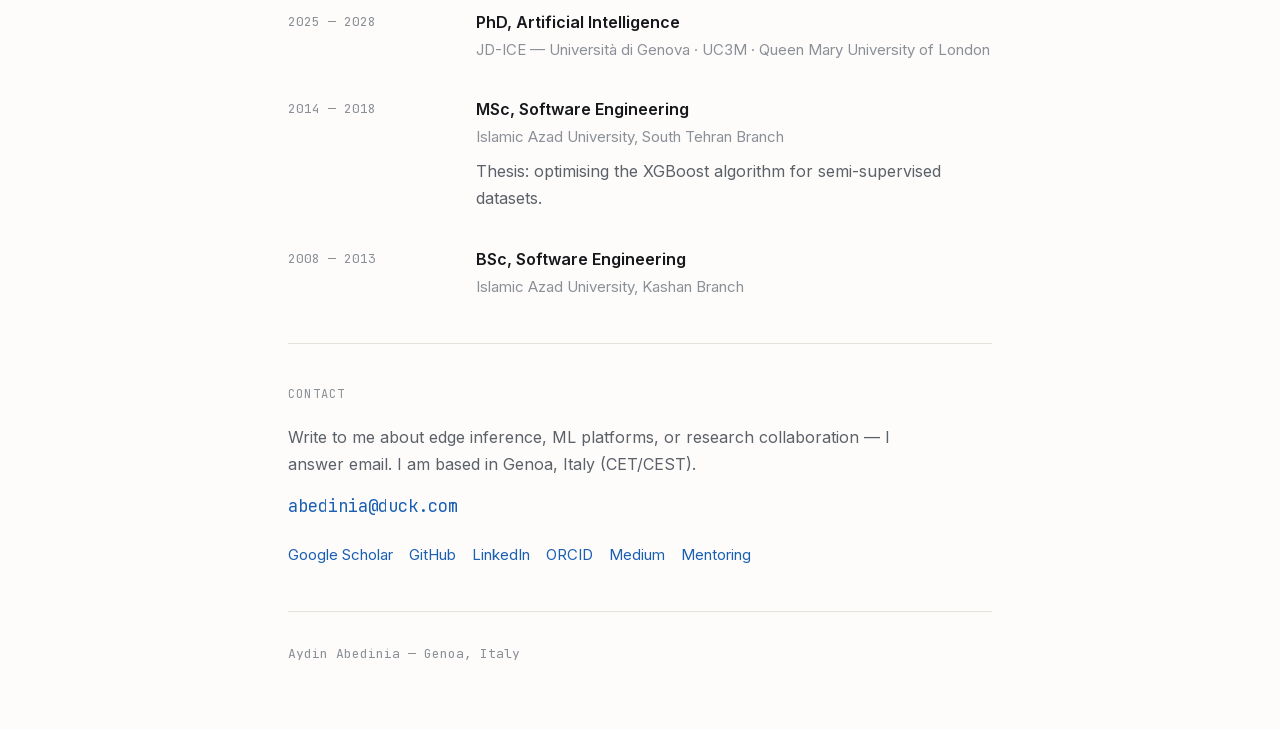
==== commit acf9dc3d: "refactor all" ====
--- a/about.html
+++ b/about.html
@@ -1,136 +1,17 @@
 <!DOCTYPE html>
 <html lang="en">
 <head>
-<meta charset="UTF-8">
-<meta name="viewport" content="width=device-width, initial-scale=1.0">
-<title>About — Aydin Abedinia</title>
-<meta name="description" content="About Aydin Abedinia — AI platform and backend engineer. Skills and education.">
+<meta charset="utf-8">
+<meta name="viewport" content="width=device-width, initial-scale=1">
+<title>Home — Aydin Abedinia</title>
+<meta name="robots" content="noindex, follow">
+<link rel="canonical" href="https://abedinia.github.io/">
+<meta http-equiv="refresh" content="0; url=./">
+<link rel="icon" href="assets/favicon.svg" type="image/svg+xml">
 <link rel="stylesheet" href="styles.css">
-<script async src="https://www.googletagmanager.com/gtag/js?id=G-3QX5RKQZKW"></script>
-<script>window.dataLayer=window.dataLayer||[];function gtag(){dataLayer.push(arguments);}gtag('js',new Date());gtag('config','G-3QX5RKQZKW');</script>
+<script>location.replace('./');</script>
 </head>
 <body>
-
-<nav class="nav">
-  <div class="nav__inner">
-    <a href="index.html" class="nav__brand">Aydin Abedinia</a>
-    <div class="nav__links">
-      <a href="work.html">work</a>
-      <a href="research.html">research</a>
-      <a href="about.html" class="active">about</a>
-      <a href="contact.html">contact</a>
-    </div>
-  </div>
-</nav>
-
-<div class="wrap">
-
-  <header class="page-head">
-    <h1>About</h1>
-  </header>
-
-  <!-- Bio -->
-  <section class="section" style="border-top:none;padding-top:0;">
-    <div style="max-width:60ch;color:var(--muted);font-size:14.5px;line-height:1.8;display:grid;gap:14px;">
-      <p>
-        I'm an <b style="color:var(--fg)">AI platform and backend engineer</b> with eight years building
-        production ML systems and distributed services in Python and Go — model-serving platforms,
-        real-time feature stores, and multi-agent AI workflows, owned end to end from architecture to on-call.
-      </p>
-      <p>
-        At Snapp I founded and scaled an <b style="color:var(--fg)">11-engineer AI-platform organization</b>
-        serving 50M+ users, drove an A/B-tested dispatch rollout that added ~100k rides/day,
-        and built the Go inference gateways and feature store that held latency to
-        sub-50ms p99 across 20M daily inferences.
-        Earlier I re-architected the backend that carried the company from regional service
-        to national leader through ~10× user growth.
-      </p>
-      <p>
-        Now I'm a <b style="color:var(--fg)">PhD researcher</b> at the JD-ICE joint European doctorate
-        (UniGe &middot; UC3M &middot; QMUL), studying Vision-Language Models and hardware-aware inference
-        for real-time autonomous-driving edge deployments.
-      </p>
-    </div>
-  </section>
-
-  <!-- Skills -->
-  <section class="section">
-    <div class="section-label">01 &middot; technical skills</div>
-    <div class="skill-grid">
-      <div class="skill-row">
-        <div class="skill-label">Languages</div>
-        <div class="skill-vals">
-          <span class="chip">Python</span><span class="chip">Go</span><span class="chip">SQL</span><span class="chip">Bash</span>
-        </div>
-      </div>
-      <div class="skill-row">
-        <div class="skill-label">LLM &amp; Agentic AI</div>
-        <div class="skill-vals">
-          <span class="chip">Multi-agent</span><span class="chip">Tool-calling</span><span class="chip">RAG</span><span class="chip">GraphRAG</span>
-        </div>
-      </div>
-      <div class="skill-row">
-        <div class="skill-label">LLM Serving</div>
-        <div class="skill-vals">
-          <span class="chip">vLLM</span><span class="chip">Ollama</span><span class="chip">Hugging Face</span><span class="chip">Fine-tuning</span><span class="chip">QLoRA</span><span class="chip">MLflow</span><span class="chip">Airflow</span>
-        </div>
-      </div>
-      <div class="skill-row">
-        <div class="skill-label">VLM &amp; Vision</div>
-        <div class="skill-vals">
-          <span class="chip">Vision Transformers</span><span class="chip">VLM</span><span class="chip">FP16 / INT8</span><span class="chip">Edge Inference</span>
-        </div>
-      </div>
-      <div class="skill-row">
-        <div class="skill-label">Backend</div>
-        <div class="skill-vals">
-          <span class="chip">Microservices</span><span class="chip">REST</span><span class="chip">gRPC</span><span class="chip">Event-driven</span><span class="chip">Redis</span><span class="chip">Kafka</span><span class="chip">NATS</span>
-        </div>
-      </div>
-      <div class="skill-row">
-        <div class="skill-label">Infra &amp; Cloud</div>
-        <div class="skill-vals">
-          <span class="chip">Kubernetes</span><span class="chip">Docker</span><span class="chip">AWS</span><span class="chip">GitLab CI/CD</span><span class="chip">Prometheus</span><span class="chip">Grafana</span>
-        </div>
-      </div>
-    </div>
-  </section>
-
-  <!-- Education -->
-  <section class="section">
-    <div class="section-label">02 &middot; education</div>
-    <div class="edu-list">
-      <div class="edu-item">
-        <div class="degree">PhD, Joint Doctorate JD-ICE</div>
-        <div class="school">UniGe (IT) &middot; UC3M (ES) &middot; QMUL (UK)</div>
-        <div class="year">2025 &ndash; Present</div>
-      </div>
-      <div class="edu-item">
-        <div class="degree">MSc, Software Engineering</div>
-        <div class="school">IAU, South Tehran Branch</div>
-        <div class="year">2014 &ndash; 2018</div>
-      </div>
-      <div class="edu-item">
-        <div class="degree">BSc, Software Engineering</div>
-        <div class="school">IAU, Kashan Branch</div>
-        <div class="year">2008 &ndash; 2013</div>
-      </div>
-    </div>
-  </section>
-
-</div>
-
-<footer class="foot">
-  <div class="wrap foot__inner">
-    <div class="foot__lead"><b>Aydin Abedinia</b> &mdash; AI platform &amp; backend engineer</div>
-    <div class="foot__links">
-      <a href="https://github.com/abedinia" target="_blank" rel="noopener">GitHub</a>
-      <a href="https://www.linkedin.com/in/aydin-abedinia-96b2276b/" target="_blank" rel="noopener">LinkedIn</a>
-      <a href="https://scholar.google.com/citations?user=B1SRyKwAAAAJ&hl=en" target="_blank" rel="noopener">Scholar</a>
-    </div>
-  </div>
-</footer>
-
-<script src="site.js"></script>
+<main><section class="intro"><p>This page has moved. <a href="./">Continue to Home &rarr;</a></p></section></main>
 </body>
 </html>
--- a/styles.css
+++ b/styles.css
@@ -1,253 +1,190 @@
-/* ─────────────────────────────────────────
-   Aydin Abedinia — minimal CV
-   ───────────────────────────────────────── */
+/* abedinia.github.io — one page, plain HTML/CSS. */
 
-@import url('https://fonts.googleapis.com/css2?family=Inter:wght@400;500;600&display=swap');
+@font-face{font-family:Inter;src:url(assets/fonts/inter-400.woff2) format('woff2');font-weight:400;font-display:swap}
+@font-face{font-family:Inter;src:url(assets/fonts/inter-500.woff2) format('woff2');font-weight:500;font-display:swap}
+@font-face{font-family:Inter;src:url(assets/fonts/inter-600.woff2) format('woff2');font-weight:600;font-display:swap}
+@font-face{font-family:'JetBrains Mono';src:url(assets/fonts/mono-400.woff2) format('woff2');font-weight:400;font-display:swap}
 
-:root {
-  --bg:      #0d0d10;
-  --bg-2:    #111115;
-  --border:  rgba(255,255,255,0.07);
-  --fg:      #d4d4d8;
-  --muted:   #71717a;
-  --dim:     #3f3f46;
-  --accent:  #818cf8;
-  --max:     720px;
-  --gap:     clamp(20px, 5vw, 48px);
+:root{
+  --bg:#fdfcfa;
+  --surface:#f4f2ee;
+  --ink:#16181c;
+  --muted:#5c6169;
+  --faint:#8b9098;
+  --rule:#e5e2db;
+  --link:#1a5fb4;
+  --sans:Inter,-apple-system,BlinkMacSystemFont,'Segoe UI',system-ui,sans-serif;
+  --mono:'JetBrains Mono',ui-monospace,SFMono-Regular,Menlo,monospace;
+  color-scheme:light;
+}
+@media (prefers-color-scheme:dark){
+  :root:not([data-theme=light]){
+    --bg:#101215;--surface:#181b1f;--ink:#e8eaed;--muted:#a0a6ae;--faint:#787e87;
+    --rule:#262a30;--link:#84b4f0;color-scheme:dark;
+  }
+}
+:root[data-theme=dark]{
+  --bg:#101215;--surface:#181b1f;--ink:#e8eaed;--muted:#a0a6ae;--faint:#787e87;
+  --rule:#262a30;--link:#84b4f0;color-scheme:dark;
 }
 
-*, *::before, *::after { box-sizing: border-box; margin: 0; padding: 0; }
-html { scroll-behavior: smooth; }
+*,*::before,*::after{box-sizing:border-box;margin:0;padding:0}
+html{-webkit-text-size-adjust:100%;scroll-behavior:smooth;scroll-padding-top:2rem}
+body{
+  background:var(--bg);color:var(--muted);
+  font:400 16px/1.68 var(--sans);
+  -webkit-font-smoothing:antialiased;
+  padding:0 1.5rem 4rem;
+}
+img{display:block;max-width:100%;height:auto}
+a{color:var(--link);text-decoration:none}
+a:hover{text-decoration:underline;text-underline-offset:2px}
+strong,b{color:var(--ink);font-weight:600}
+em{font-style:italic}
+code{font:400 .875em/1 var(--mono);color:var(--ink);background:var(--surface);padding:.15em .4em;border-radius:3px}
+:focus-visible{outline:2px solid var(--link);outline-offset:3px;border-radius:2px}
+::selection{background:var(--ink);color:var(--bg)}
 
-body {
-  font-family: 'Inter', system-ui, sans-serif;
-  background: var(--bg);
-  color: var(--fg);
-  font-size: 14.5px;
-  line-height: 1.7;
-  -webkit-font-smoothing: antialiased;
-  overflow-x: hidden;
+.skip{position:absolute;left:-9999px}
+.skip:focus{left:1rem;top:1rem;background:var(--bg);color:var(--ink);padding:.5rem .75rem;border:1px solid var(--rule);z-index:9}
+
+/* ── header ─────────────────────────────────────────── */
+.top{
+  max-width:44rem;margin:0 auto;padding:1.5rem 0;
+  display:flex;align-items:center;gap:1.25rem;flex-wrap:wrap;
+}
+.top__name{font:400 .8125rem/1 var(--mono);color:var(--faint);letter-spacing:.02em}
+.top__nav{display:flex;gap:1rem;flex-wrap:wrap;margin-left:auto;font-size:.9375rem}
+.top__nav a{color:var(--muted)}
+.top__nav a:hover{color:var(--ink);text-decoration:none}
+.top__toggle{
+  background:none;border:0;padding:.25rem;cursor:pointer;color:var(--faint);
+  display:grid;place-items:center;
+}
+.top__toggle:hover{color:var(--ink)}
+.top__toggle svg{width:17px;height:17px}
+.i-moon{display:none}
+@media (prefers-color-scheme:dark){:root:not([data-theme=light]) .i-sun{display:none}:root:not([data-theme=light]) .i-moon{display:block}}
+:root[data-theme=dark] .i-sun{display:none}
+:root[data-theme=dark] .i-moon{display:block}
+
+/* ── layout ─────────────────────────────────────────── */
+main{max-width:44rem;margin:0 auto}
+section{padding:2.75rem 0;border-top:1px solid var(--rule)}
+section.intro{border-top:0;padding-top:1.5rem}
+p+p{margin-top:.9rem}
+
+h1{
+  font-size:clamp(2rem,6vw,2.625rem);line-height:1.1;font-weight:600;
+  color:var(--ink);letter-spacing:-.022em;
+}
+.intro__role{
+  font:400 .8125rem/1.5 var(--mono);color:var(--faint);
+  margin:.7rem 0 1.4rem;
+}
+.intro p{max-width:38rem}
+
+h2{
+  font:400 .75rem/1 var(--mono);color:var(--faint);
+  text-transform:uppercase;letter-spacing:.1em;font-weight:400;
+  margin-bottom:1.5rem;
+}
+h3{font-size:1rem;font-weight:600;color:var(--ink);line-height:1.45}
+h3.sub{
+  font:400 .75rem/1 var(--mono);color:var(--faint);
+  text-transform:uppercase;letter-spacing:.1em;
+  margin:2.5rem 0 1.25rem;
+}
+section>p{max-width:38rem}
+
+.links{list-style:none;display:flex;flex-wrap:wrap;gap:.4rem 1rem;margin-top:1.4rem;font-size:.9375rem}
+.links a{color:var(--link)}
+
+.bullets{list-style:none;margin:1.25rem 0 0;max-width:38rem}
+.bullets li{position:relative;padding-left:1.1rem;margin-top:.45rem}
+.bullets li::before{content:"—";position:absolute;left:0;color:var(--faint)}
+
+/* ── definition rows ────────────────────────────────── */
+.facts{
+  margin-top:1.6rem;display:grid;grid-template-columns:9rem 1fr;
+  gap:.55rem 1.25rem;font-size:.9375rem;
+}
+.facts dt{font:400 .8125rem/1.6 var(--mono);color:var(--faint)}
+.facts dd{color:var(--muted)}
+
+/* ── publications ───────────────────────────────────── */
+.pub{margin-bottom:2rem}
+.pub:last-of-type{margin-bottom:0}
+.pub h3{margin-bottom:.35rem}
+.pub h3 a{color:var(--ink)}
+.pub h3 a:hover{color:var(--link)}
+.pub__authors{font-size:.9375rem;color:var(--muted)}
+.pub__meta{font:400 .8125rem/1.6 var(--mono);color:var(--faint);margin-top:.2rem}
+.pub__meta em{font-style:normal;color:var(--muted)}
+.pub__note{font-size:.9375rem;margin-top:.5rem;max-width:38rem}
+.pub__links{margin-top:.5rem;display:flex;flex-wrap:wrap;gap:.9rem;font-size:.875rem}
+.badge{
+  display:inline-block;font-size:.6875rem;letter-spacing:.06em;text-transform:uppercase;
+  color:var(--faint);border:1px solid var(--rule);border-radius:3px;
+  padding:.05rem .4rem;margin-left:.4rem;vertical-align:1px;
+}
+.more{margin-top:2rem;font-size:.9375rem}
+
+/* ── photos ─────────────────────────────────────────── */
+.shot{margin-top:1.6rem}
+.shot img{border:1px solid var(--rule);border-radius:4px;background:var(--surface)}
+.shot figcaption{font-size:.8125rem;color:var(--faint);margin-top:.55rem}
+
+/* ── repos ──────────────────────────────────────────── */
+.repos{list-style:none;margin-top:1.5rem}
+.repos li{padding:.9rem 0;border-top:1px solid var(--rule)}
+.repos li:first-child{border-top:0;padding-top:0}
+.repos>li>a{font:400 .9375rem/1 var(--mono);color:var(--ink)}
+.repos>li>a:hover{color:var(--link)}
+.repos__lang{font-size:.75rem;color:var(--faint);margin-left:.6rem}
+.repos p{font-size:.9375rem;margin-top:.35rem;max-width:38rem}
+
+/* ── experience rows ────────────────────────────────── */
+.row{display:grid;grid-template-columns:10.5rem 1fr;gap:1.25rem;margin-bottom:2.25rem}
+.row:last-child{margin-bottom:0}
+.row__when{font:400 .8125rem/1.7 var(--mono);color:var(--faint)}
+.row__org{font-size:.9375rem;color:var(--faint);margin-top:.15rem}
+.row__what>p{margin-top:.6rem;max-width:36rem}
+.row__what>p.row__org{margin-top:.15rem}
+
+.roles{list-style:none;margin-top:.8rem;max-width:36rem}
+.roles li{display:flex;gap:1rem;align-items:baseline;padding:.28rem 0;border-bottom:1px dotted var(--rule)}
+.roles li:last-child{border-bottom:0}
+.roles span{font-size:.9375rem;color:var(--ink)}
+.roles i{margin-left:auto;font:400 .8125rem/1 var(--mono);font-style:normal;color:var(--faint);white-space:nowrap}
+
+.contact__mail{margin-top:1rem;font:400 1.0625rem/1.5 var(--mono)}
+
+footer{
+  max-width:44rem;margin:0 auto;padding-top:2rem;border-top:1px solid var(--rule);
+  font:400 .8125rem/1.6 var(--mono);color:var(--faint);
 }
 
-a { color: inherit; text-decoration: none; }
-a:hover { color: var(--accent); }
-
-::selection { background: var(--accent); color: #fff; }
-
-/* scrollbar */
-::-webkit-scrollbar { width: 5px; }
-::-webkit-scrollbar-track { background: var(--bg); }
-::-webkit-scrollbar-thumb { background: var(--dim); border-radius: 99px; }
-
-/* ── layout ── */
-.wrap {
-  max-width: var(--max);
-  margin: 0 auto;
-  padding-inline: var(--gap);
+/* ── narrow ─────────────────────────────────────────── */
+@media (max-width:640px){
+  body{padding:0 1.25rem 3rem}
+  .top{padding:1.25rem 0}
+  .top__nav{font-size:.875rem;gap:.85rem;width:100%;margin-left:0;order:3}
+  .top__toggle{margin-left:auto}
+  .facts,.row{grid-template-columns:1fr;gap:.35rem}
+  .facts dt{margin-top:.5rem}
+  .facts dt:first-child{margin-top:0}
+  .row{gap:.5rem}
+  .roles li{flex-direction:column;gap:0;align-items:flex-start}
+  .roles i{margin-left:0}
 }
 
-/* ── nav ── */
-.nav {
-  border-bottom: 1px solid var(--border);
-  padding: 16px 0;
-  position: sticky;
-  top: 0;
-  background: var(--bg);
-  z-index: 10;
+/* ── print: plain CV ────────────────────────────────── */
+@media print{
+  :root{--bg:#fff;--ink:#000;--muted:#222;--faint:#555;--rule:#ccc;--link:#000;--surface:#fff}
+  body{padding:0;font-size:10.5pt}
+  .top__nav,.top__toggle,.skip,.shot{display:none}
+  section{border-top:1px solid var(--rule);page-break-inside:avoid}
+  a{text-decoration:none}
+  .pub h3 a::after,.repos>li>a::after{content:" (" attr(href) ")";font:400 8pt var(--mono);color:#555;word-break:break-all}
 }
-.nav__inner {
-  max-width: var(--max);
-  margin: 0 auto;
-  padding-inline: var(--gap);
-  display: flex;
-  align-items: center;
-  justify-content: space-between;
-  gap: 16px;
-}
-.nav__brand { font-weight: 600; font-size: 13.5px; color: var(--fg); }
-.nav__links { display: flex; gap: 20px; }
-.nav__links a { font-size: 13px; color: var(--muted); transition: color 0.15s; }
-.nav__links a:hover, .nav__links a.active { color: var(--fg); }
-
-/* ── page header ── */
-.page-head { padding-top: clamp(40px, 8vw, 72px); padding-bottom: clamp(28px, 5vw, 48px); }
-.page-head h1 {
-  font-size: clamp(1.8rem, 5vw, 2.6rem);
-  font-weight: 600;
-  letter-spacing: -0.03em;
-  color: var(--fg);
-  line-height: 1.1;
-}
-.page-head p { color: var(--muted); margin-top: 14px; max-width: 56ch; font-size: 14px; }
-
-/* ── section ── */
-.section { padding-block: clamp(28px, 5vw, 44px); border-top: 1px solid var(--border); }
-.section:first-of-type { border-top: none; }
-
-.section-label {
-  font-size: 11px;
-  font-weight: 600;
-  text-transform: uppercase;
-  letter-spacing: 0.08em;
-  color: var(--dim);
-  margin-bottom: 20px;
-}
-
-/* ── job ── */
-.job { margin-bottom: 28px; }
-.job:last-child { margin-bottom: 0; }
-
-.job__head {
-  display: flex;
-  align-items: baseline;
-  justify-content: space-between;
-  gap: 12px;
-  flex-wrap: wrap;
-}
-.job__co { font-size: 15px; font-weight: 600; color: var(--fg); }
-.job__when { font-size: 12px; color: var(--dim); white-space: nowrap; }
-.job__ctx { color: var(--muted); font-size: 13px; margin-top: 4px; }
-
-.role { margin-top: 10px; padding-left: 0; }
-.role-row {
-  display: flex;
-  align-items: baseline;
-  justify-content: space-between;
-  gap: 12px;
-  padding: 6px 0;
-  border-bottom: 1px solid var(--border);
-  flex-wrap: wrap;
-}
-.role-row:last-child { border-bottom: none; }
-.role-row .title { font-size: 13.5px; color: var(--fg); }
-.role-row .span  { font-size: 12px; color: var(--dim); white-space: nowrap; }
-
-.role-note { color: var(--muted); font-size: 13px; margin-top: 10px; max-width: 64ch; }
-
-/* ── chips ── */
-.chips { display: flex; flex-wrap: wrap; gap: 6px; margin-top: 12px; }
-.chip {
-  font-size: 11.5px;
-  color: var(--muted);
-  border: 1px solid var(--border);
-  padding: 3px 10px;
-  border-radius: 5px;
-  background: var(--bg-2);
-}
-
-/* ── pub ── */
-.pub { padding-block: 18px; border-bottom: 1px solid var(--border); }
-.pub:last-child { border-bottom: none; }
-.pub__venue { font-size: 11.5px; color: var(--accent); font-weight: 500; }
-.pub__title { font-size: 14px; font-weight: 500; color: var(--fg); margin-top: 6px; line-height: 1.45; }
-.pub__title a:hover { color: var(--accent); }
-.pub__note { color: var(--muted); font-size: 12.5px; margin-top: 5px; }
-
-/* ── oss ── */
-.oss-grid { display: grid; grid-template-columns: 1fr 1fr; gap: 12px; }
-.oss-card { border: 1px solid var(--border); border-radius: 8px; padding: 16px; background: var(--bg-2); }
-.oss-card:hover { border-color: rgba(129,140,248,0.3); }
-.oss-card .name { font-weight: 500; font-size: 13.5px; color: var(--fg); }
-.oss-card p { color: var(--muted); font-size: 12.5px; margin-top: 6px; line-height: 1.6; }
-.oss-card .lang { font-size: 11.5px; color: var(--dim); margin-top: 10px; }
-
-/* ── skills table ── */
-.skill-grid { display: grid; gap: 1px; }
-.skill-row {
-  display: grid;
-  grid-template-columns: 160px 1fr;
-  gap: 12px 20px;
-  padding: 12px 0;
-  border-bottom: 1px solid var(--border);
-  align-items: baseline;
-}
-.skill-row:last-child { border-bottom: none; }
-.skill-label { font-size: 12px; color: var(--dim); font-weight: 500; text-transform: uppercase; letter-spacing: 0.05em; }
-.skill-vals { display: flex; flex-wrap: wrap; gap: 6px; }
-
-/* ── edu ── */
-.edu-list { display: grid; gap: 16px; }
-.edu-item .degree { font-weight: 500; color: var(--fg); font-size: 14px; }
-.edu-item .school { color: var(--muted); font-size: 13px; }
-.edu-item .year   { color: var(--dim); font-size: 12px; margin-top: 2px; }
-
-/* ── contact links ── */
-.contact-list { display: grid; gap: 0; }
-.contact-row {
-  display: flex;
-  align-items: center;
-  justify-content: space-between;
-  padding: 13px 0;
-  border-bottom: 1px solid var(--border);
-  font-size: 13.5px;
-}
-.contact-row:last-child { border-bottom: none; }
-.contact-row .key { color: var(--dim); font-size: 12px; width: 90px; flex-shrink: 0; }
-.contact-row .val { color: var(--fg); }
-.contact-row .val a:hover { color: var(--accent); }
-
-/* ── scholar strip ── */
-.scholar-strip { display: flex; gap: 24px; margin-bottom: 20px; }
-.scholar-stat .v { font-size: 1.4rem; font-weight: 600; color: var(--fg); }
-.scholar-stat .v .u { color: var(--accent); font-size: 1rem; }
-.scholar-stat .k { font-size: 11.5px; color: var(--dim); margin-top: 2px; }
-
-/* ── footer ── */
-.foot {
-  border-top: 1px solid var(--border);
-  margin-top: clamp(48px, 8vw, 80px);
-  padding: 28px 0;
-}
-.foot__inner {
-  display: flex;
-  align-items: center;
-  justify-content: space-between;
-  gap: 16px;
-  flex-wrap: wrap;
-}
-.foot__lead { font-size: 13px; color: var(--dim); }
-.foot__lead b { color: var(--muted); font-weight: 500; }
-.foot__links { display: flex; gap: 20px; }
-.foot__links a { font-size: 13px; color: var(--muted); }
-.foot__links a:hover { color: var(--fg); }
-
-/* ── hero (index) ── */
-.hero { padding-top: clamp(56px, 10vw, 96px); padding-bottom: clamp(32px, 6vw, 56px); }
-.hero__name {
-  font-size: clamp(2rem, 7vw, 3.4rem);
-  font-weight: 600;
-  letter-spacing: -0.04em;
-  line-height: 1;
-  color: var(--fg);
-}
-.hero__role { color: var(--muted); font-size: 14.5px; margin-top: 10px; }
-.hero__lede { color: var(--muted); font-size: 14px; line-height: 1.75; margin-top: 18px; max-width: 60ch; }
-.hero__lede b { color: var(--fg); font-weight: 500; }
-.hero__links { display: flex; gap: 18px; margin-top: 22px; flex-wrap: wrap; }
-.hero__links a { font-size: 13px; color: var(--muted); border-bottom: 1px solid var(--border); padding-bottom: 1px; }
-.hero__links a:hover { color: var(--accent); border-color: var(--accent); }
-
-/* ── stats ── */
-.stats { display: grid; grid-template-columns: repeat(4, 1fr); gap: 1px; border: 1px solid var(--border); border-radius: 8px; overflow: hidden; margin-top: clamp(36px, 6vw, 56px); background: var(--border); }
-.stat { background: var(--bg); padding: 18px 16px; }
-.stat .v { font-size: 1.25rem; font-weight: 600; letter-spacing: -0.03em; color: var(--fg); }
-.stat .v .u { color: var(--accent); font-size: 0.85rem; }
-.stat .k { font-size: 11.5px; color: var(--dim); margin-top: 5px; line-height: 1.4; }
-
-/* ── focus grid ── */
-.focus-grid { display: grid; grid-template-columns: 1fr 1fr; gap: 12px; margin-top: 20px; }
-.focus-card { border: 1px solid var(--border); border-radius: 8px; padding: 18px; background: var(--bg-2); }
-.focus-card:hover { border-color: rgba(129,140,248,0.25); }
-.focus-card h3 { font-size: 13.5px; font-weight: 500; color: var(--fg); margin-bottom: 6px; }
-.focus-card p { font-size: 12.5px; color: var(--muted); line-height: 1.65; }
-.focus-card .meta { font-size: 11.5px; color: var(--dim); margin-top: 10px; }
-
-/* ── responsive ── */
-@media (max-width: 600px) {
-  .stats { grid-template-columns: repeat(2, 1fr); }
-  .stat:nth-child(1), .stat:nth-child(2) { border-bottom: 1px solid var(--border); }
-  .focus-grid { grid-template-columns: 1fr; }
-  .oss-grid { grid-template-columns: 1fr; }
-  .skill-row { grid-template-columns: 1fr; }
-  .nav__links { gap: 14px; }
-}
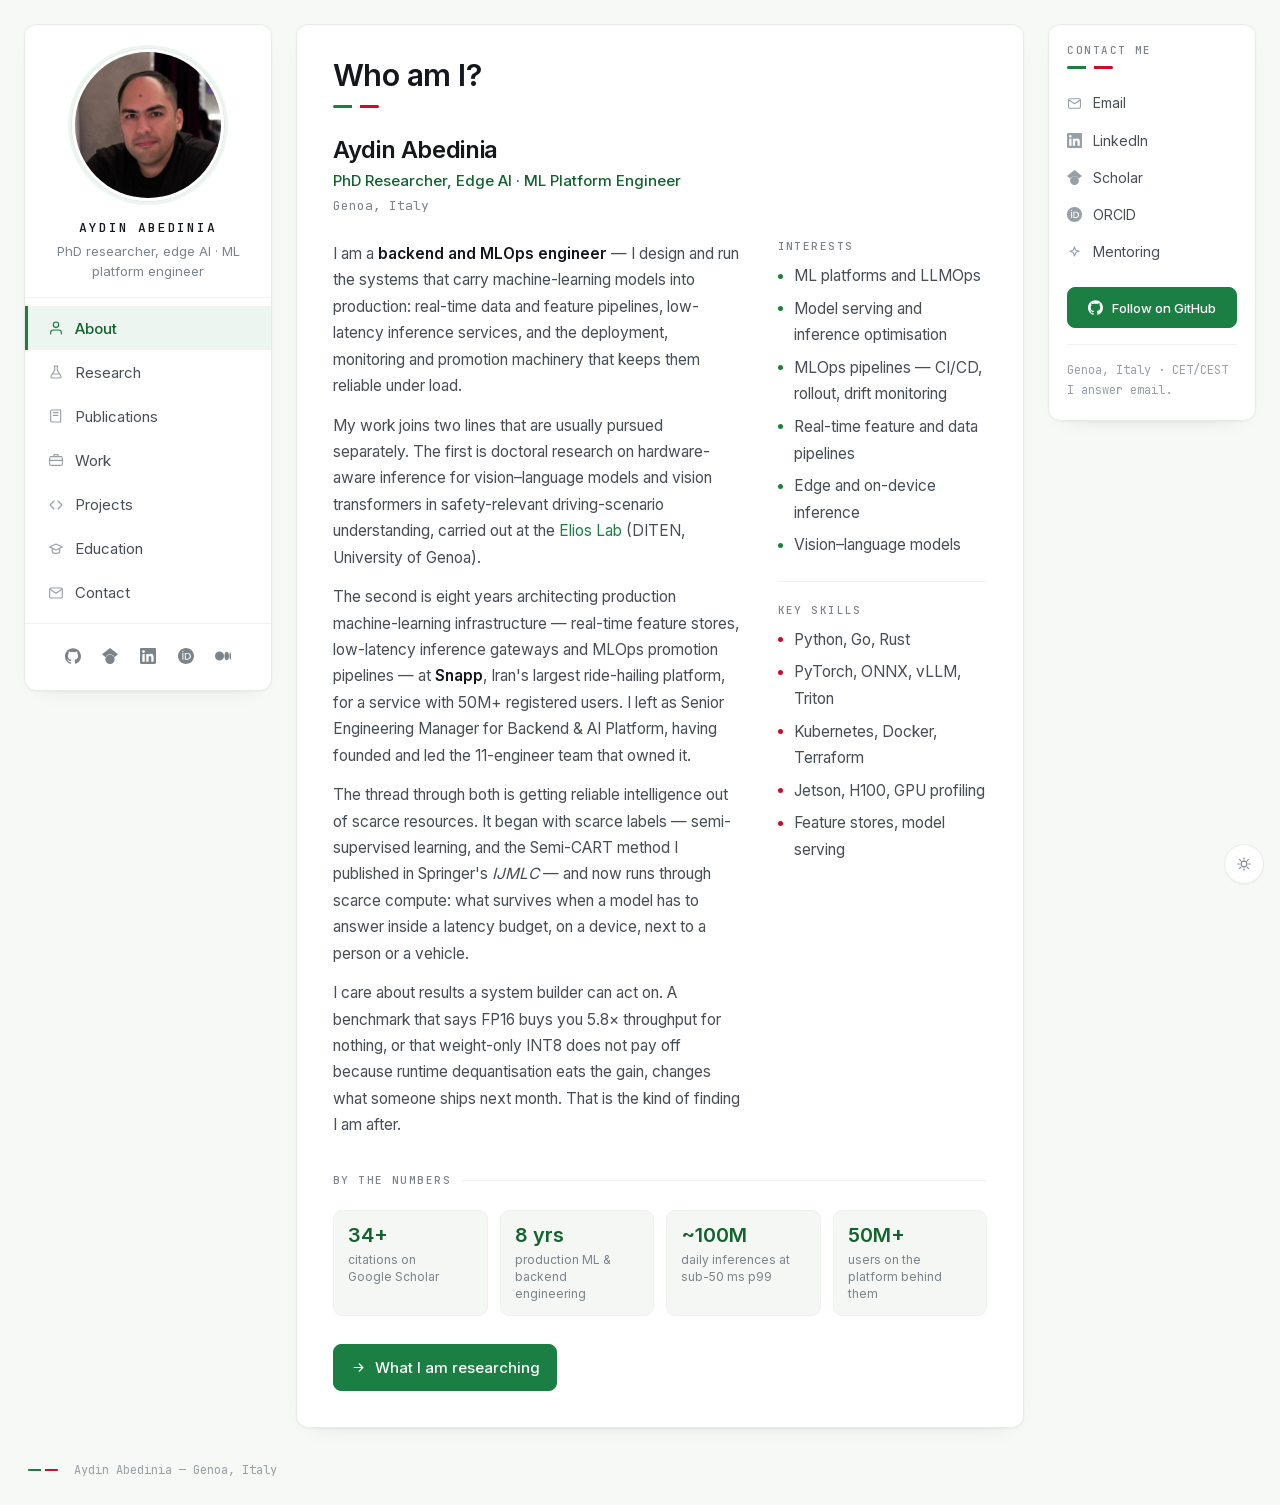
==== commit 08040190: "refactor to V2" ====
--- a/about.html
+++ b/about.html
@@ -3,7 +3,7 @@
 <head>
 <meta charset="utf-8">
 <meta name="viewport" content="width=device-width, initial-scale=1">
-<title>Home — Aydin Abedinia</title>
+<title>About — Aydin Abedinia</title>
 <meta name="robots" content="noindex, follow">
 <link rel="canonical" href="https://abedinia.github.io/">
 <meta http-equiv="refresh" content="0; url=./">
@@ -12,6 +12,8 @@
 <script>location.replace('./');</script>
 </head>
 <body>
-<main><section class="intro"><p>This page has moved. <a href="./">Continue to Home &rarr;</a></p></section></main>
+<div class="shell"><main id="main"><section class="panel">
+  <p>This page has moved. <a href="./">Continue to the home page &rarr;</a></p>
+</section></main></div>
 </body>
 </html>
--- a/styles.css
+++ b/styles.css
@@ -1,190 +1,367 @@
-/* abedinia.github.io — one page, plain HTML/CSS. */
+/* abedinia.github.io — static HTML/CSS. Three-column layout.
+   Palette: white-dominant, with Persian green and red as accents only. */
 
 @font-face{font-family:Inter;src:url(assets/fonts/inter-400.woff2) format('woff2');font-weight:400;font-display:swap}
 @font-face{font-family:Inter;src:url(assets/fonts/inter-500.woff2) format('woff2');font-weight:500;font-display:swap}
 @font-face{font-family:Inter;src:url(assets/fonts/inter-600.woff2) format('woff2');font-weight:600;font-display:swap}
 @font-face{font-family:'JetBrains Mono';src:url(assets/fonts/mono-400.woff2) format('woff2');font-weight:400;font-display:swap}
-
+@font-face{font-family:'JetBrains Mono';src:url(assets/fonts/mono-500.woff2) format('woff2');font-weight:500;font-display:swap}
+
+/* ── tokens ─────────────────────────────────────────────────────────
+   Full light palette on bare :root, redefined once for system dark and
+   once for the manual override, so no colour lives only in a media query. */
 :root{
-  --bg:#fdfcfa;
-  --surface:#f4f2ee;
-  --ink:#16181c;
-  --muted:#5c6169;
-  --faint:#8b9098;
-  --rule:#e5e2db;
-  --link:#1a5fb4;
+  --page:#f7f9f7;        /* whisper of green behind the white cards */
+  --card:#ffffff;
+  --tint:#f4f7f4;
+  --ink:#14181c;
+  --body:#474e55;
+  --muted:#7b838b;
+  --faint:#98a0a7;
+  --rule:#e7eae7;
+  --rule-soft:#f0f2f0;
+
+  --green:#1b7f43;
+  --green-ink:#13632f;
+  --green-soft:#ecf5ef;
+  --red:#c5102a;
+  --red-soft:#fdeef0;
+
+  --link:var(--green);
+  --shadow:0 1px 2px rgba(20,24,28,.04), 0 8px 24px -18px rgba(20,24,28,.22);
+
   --sans:Inter,-apple-system,BlinkMacSystemFont,'Segoe UI',system-ui,sans-serif;
   --mono:'JetBrains Mono',ui-monospace,SFMono-Regular,Menlo,monospace;
   color-scheme:light;
 }
 @media (prefers-color-scheme:dark){
   :root:not([data-theme=light]){
-    --bg:#101215;--surface:#181b1f;--ink:#e8eaed;--muted:#a0a6ae;--faint:#787e87;
-    --rule:#262a30;--link:#84b4f0;color-scheme:dark;
+    --page:#0e1113;--card:#15191c;--tint:#1b2023;
+    --ink:#e9ecee;--body:#aeb5bb;--muted:#868e95;--faint:#6d757c;
+    --rule:#252b2f;--rule-soft:#1e2327;
+    --green:#4ec27d;--green-ink:#76d69b;--green-soft:#15291d;
+    --red:#f2748a;--red-soft:#2a1519;
+    --shadow:0 1px 2px rgba(0,0,0,.4);
+    color-scheme:dark;
   }
 }
 :root[data-theme=dark]{
-  --bg:#101215;--surface:#181b1f;--ink:#e8eaed;--muted:#a0a6ae;--faint:#787e87;
-  --rule:#262a30;--link:#84b4f0;color-scheme:dark;
+  --page:#0e1113;--card:#15191c;--tint:#1b2023;
+  --ink:#e9ecee;--body:#aeb5bb;--muted:#868e95;--faint:#6d757c;
+  --rule:#252b2f;--rule-soft:#1e2327;
+  --green:#4ec27d;--green-ink:#76d69b;--green-soft:#15291d;
+  --red:#f2748a;--red-soft:#2a1519;
+  --shadow:0 1px 2px rgba(0,0,0,.4);
+  color-scheme:dark;
 }
 
 *,*::before,*::after{box-sizing:border-box;margin:0;padding:0}
-html{-webkit-text-size-adjust:100%;scroll-behavior:smooth;scroll-padding-top:2rem}
+html{-webkit-text-size-adjust:100%;scroll-behavior:smooth}
 body{
-  background:var(--bg);color:var(--muted);
-  font:400 16px/1.68 var(--sans);
+  background:var(--page);color:var(--body);overflow-x:hidden;
+  font:400 15.5px/1.7 var(--sans);
   -webkit-font-smoothing:antialiased;
-  padding:0 1.5rem 4rem;
 }
 img{display:block;max-width:100%;height:auto}
 a{color:var(--link);text-decoration:none}
 a:hover{text-decoration:underline;text-underline-offset:2px}
 strong,b{color:var(--ink);font-weight:600}
-em{font-style:italic}
-code{font:400 .875em/1 var(--mono);color:var(--ink);background:var(--surface);padding:.15em .4em;border-radius:3px}
-:focus-visible{outline:2px solid var(--link);outline-offset:3px;border-radius:2px}
-::selection{background:var(--ink);color:var(--bg)}
+code{font:400 .86em/1 var(--mono);color:var(--green-ink);background:var(--green-soft);padding:.16em .42em;border-radius:3px}
+:focus-visible{outline:2px solid var(--green);outline-offset:3px;border-radius:3px}
+::selection{background:var(--green);color:#fff}
 
 .skip{position:absolute;left:-9999px}
-.skip:focus{left:1rem;top:1rem;background:var(--bg);color:var(--ink);padding:.5rem .75rem;border:1px solid var(--rule);z-index:9}
-
-/* ── header ─────────────────────────────────────────── */
-.top{
-  max-width:44rem;margin:0 auto;padding:1.5rem 0;
-  display:flex;align-items:center;gap:1.25rem;flex-wrap:wrap;
-}
-.top__name{font:400 .8125rem/1 var(--mono);color:var(--faint);letter-spacing:.02em}
-.top__nav{display:flex;gap:1rem;flex-wrap:wrap;margin-left:auto;font-size:.9375rem}
-.top__nav a{color:var(--muted)}
-.top__nav a:hover{color:var(--ink);text-decoration:none}
-.top__toggle{
-  background:none;border:0;padding:.25rem;cursor:pointer;color:var(--faint);
+.skip:focus{left:1rem;top:1rem;background:var(--card);color:var(--ink);padding:.55rem .8rem;border:1px solid var(--rule);border-radius:6px;z-index:99}
+
+/* ── the Persian rule: green · gap · red ───────────────────────────── */
+.flagline{
+  width:46px;height:3px;border-radius:3px;
+  background:linear-gradient(90deg,var(--green) 0 42%,transparent 42% 58%,var(--red) 58% 100%);
+}
+
+/* ── shell ──────────────────────────────────────────────────────────── */
+.shell{
+  max-width:80rem;margin:0 auto;padding:1.5rem;
+  display:grid;grid-template-columns:15.5rem minmax(0,1fr) 13rem;
+  gap:1.5rem;align-items:start;
+}
+
+/* ── left: profile + nav ────────────────────────────────────────────── */
+.side{position:sticky;top:1.5rem;min-width:0}
+.card{background:var(--card);border:1px solid var(--rule);border-radius:12px;box-shadow:var(--shadow);overflow:hidden}
+
+.side__top{padding:1.5rem 1.25rem 1rem;text-align:center}
+.avatar{
+  position:relative;width:9.5rem;height:9.5rem;margin:0 auto;
+  border-radius:50%;overflow:hidden;
+  background:var(--green-soft);
+  border:3px solid var(--card);
+  box-shadow:0 0 0 1px var(--rule), 0 0 0 4px var(--green-soft);
   display:grid;place-items:center;
 }
-.top__toggle:hover{color:var(--ink)}
-.top__toggle svg{width:17px;height:17px}
+.avatar__mono{
+  font:600 2.5rem/1 var(--sans);color:var(--green);letter-spacing:.04em;
+}
+.avatar__img{position:absolute;inset:0;width:100%;height:100%;object-fit:cover}
+.side__name{
+  display:block;margin-top:1.1rem;
+  font:500 .8125rem/1.4 var(--mono);letter-spacing:.14em;
+  color:var(--ink);text-transform:uppercase;
+}
+.side__role{margin-top:.35rem;font-size:.8125rem;color:var(--muted);line-height:1.5}
+.side__print{display:none}
+
+.nav{border-top:1px solid var(--rule-soft);padding:.5rem 0;min-width:0}
+.nav ul{list-style:none}
+.nav a{
+  display:flex;align-items:center;gap:.7rem;
+  padding:.58rem 1.25rem;font-size:.9375rem;color:var(--body);
+  border-left:3px solid transparent;
+}
+.nav a:hover{background:var(--tint);color:var(--ink);text-decoration:none}
+.nav a[aria-current=page]{color:var(--green-ink);background:var(--green-soft);border-left-color:var(--green);font-weight:500}
+.nav svg{width:16px;height:16px;flex:none;color:var(--faint)}
+.nav a:hover svg{color:var(--green)}
+.nav a[aria-current=page] svg{color:var(--green)}
+
+.side__foot{border-top:1px solid var(--rule-soft);padding:1rem 1.25rem 1.15rem;text-align:center}
+.social{list-style:none;display:flex;justify-content:center;gap:.35rem}
+.social a{
+  display:grid;place-items:center;width:2rem;height:2rem;border-radius:7px;
+  color:var(--muted);
+}
+.social a:hover{background:var(--green-soft);color:var(--green-ink)}
+.social svg{width:16px;height:16px}
+.motto{margin-top:.7rem;font:400 .75rem/1.5 var(--mono);color:var(--faint);letter-spacing:.02em}
+
+/* ── centre: content panels ─────────────────────────────────────────── */
+main{min-width:0}
+.panel{background:var(--card);border:1px solid var(--rule);border-radius:12px;box-shadow:var(--shadow);padding:2rem 2.25rem 2.25rem;min-width:0}
+.panel+.panel{margin-top:1.5rem}
+
+.panel__head{margin-bottom:1.6rem}
+.panel__head h1{font-size:clamp(1.55rem,3.4vw,1.9rem);line-height:1.2;font-weight:600;color:var(--ink);letter-spacing:-.018em}
+.panel__head .flagline{margin-top:.7rem}
+.panel__head p{margin-top:.75rem;color:var(--muted);font-size:.9375rem;max-width:44rem}
+
+h2{font-size:1.0625rem;font-weight:600;color:var(--ink);line-height:1.4}
+h3{font-size:.9875rem;font-weight:600;color:var(--ink);line-height:1.45}
+p+p{margin-top:.85rem}
+ul+p,dl+p,.bullets+p{margin-top:.9rem}
+
+.eyebrow{
+  font:500 .6875rem/1 var(--mono);color:var(--muted);
+  text-transform:uppercase;letter-spacing:.13em;
+  display:flex;align-items:center;gap:.7rem;margin:2.25rem 0 1.1rem;
+}
+.eyebrow::after{content:"";flex:1;height:1px;background:var(--rule-soft)}
+.eyebrow:first-child{margin-top:0}
+
+/* identity block at the top of the home page */
+.ident h2{font-size:1.5rem;letter-spacing:-.015em}
+.ident__role{color:var(--green-ink);font-weight:500;font-size:.9375rem;margin-top:.1rem}
+.ident__place{font:400 .8125rem/1.6 var(--mono);color:var(--muted);margin-top:.15rem}
+
+.split{display:grid;grid-template-columns:minmax(0,1.95fr) minmax(0,1fr);gap:2.25rem;margin-top:1.5rem}
+.aside-box+.aside-box{margin-top:1.4rem;padding-top:1.4rem;border-top:1px solid var(--rule-soft)}
+.aside-box h3{font:500 .6875rem/1 var(--mono);color:var(--muted);text-transform:uppercase;letter-spacing:.13em;margin-bottom:.7rem}
+
+.bullets{list-style:none}
+.bullets li{position:relative;padding-left:1.05rem;margin-top:.4rem}
+.bullets li:first-child{margin-top:0}
+.bullets li::before{
+  content:"";position:absolute;left:0;top:.66em;
+  width:5px;height:5px;border-radius:50%;background:var(--green);
+}
+.bullets--red li::before{background:var(--red)}
+
+.stats{display:grid;grid-template-columns:repeat(auto-fit,minmax(7.5rem,1fr));gap:.75rem;margin-top:1.5rem}
+.stat{background:var(--tint);border:1px solid var(--rule-soft);border-radius:9px;padding:.8rem .9rem}
+.stat b{display:block;font:600 1.25rem/1.2 var(--sans);color:var(--green-ink)}
+.stat span{display:block;margin-top:.2rem;font-size:.75rem;color:var(--muted);line-height:1.45}
+
+.facts{display:grid;grid-template-columns:9.5rem minmax(0,1fr);gap:.5rem 1.25rem;font-size:.9375rem}
+.facts dt{font:400 .8125rem/1.7 var(--mono);color:var(--muted)}
+.facts dd{color:var(--body)}
+
+.but{
+  display:inline-flex;align-items:center;gap:.55rem;
+  padding:.6rem 1.05rem;border-radius:8px;
+  background:var(--green);color:#fff;font-size:.9375rem;font-weight:500;
+  border:1px solid var(--green);
+}
+.but:hover{background:var(--green-ink);border-color:var(--green-ink);color:#fff;text-decoration:none}
+.but svg{width:15px;height:15px}
+.but--ghost{background:transparent;color:var(--green-ink);border-color:var(--rule)}
+.but--ghost:hover{background:var(--green-soft);color:var(--green-ink);border-color:var(--green)}
+.buts{display:flex;flex-wrap:wrap;gap:.6rem;margin-top:1.75rem}
+
+/* ── timeline rows ──────────────────────────────────────────────────── */
+.tl{list-style:none;position:relative;padding-left:1.5rem}
+.tl::before{content:"";position:absolute;left:4px;top:.55rem;bottom:.55rem;width:1px;background:var(--rule)}
+.tl>li{position:relative;padding-bottom:1.75rem}
+.tl>li:last-child{padding-bottom:0}
+.tl>li::before{
+  content:"";position:absolute;left:-1.5rem;top:.5rem;
+  width:9px;height:9px;border-radius:50%;
+  background:var(--card);border:2px solid var(--green);
+}
+.tl>li.is-past::before{border-color:var(--rule);background:var(--card)}
+.tl__when{font:400 .75rem/1.6 var(--mono);color:var(--muted);letter-spacing:.01em}
+.tl__org{font-size:.875rem;color:var(--muted);margin-top:.1rem}
+.tl__org a{color:var(--muted);text-decoration:underline;text-decoration-color:var(--rule);text-underline-offset:2px}
+.tl__org a:hover{color:var(--green-ink)}
+.tl>li>p{margin-top:.55rem;font-size:.9375rem}
+.tl .bullets{margin-top:.6rem;font-size:.9375rem}
+
+.roles{list-style:none;margin-top:.75rem;border:1px solid var(--rule-soft);border-radius:9px;overflow:hidden}
+.roles li{display:flex;gap:1rem;align-items:baseline;padding:.5rem .85rem;background:var(--tint)}
+.roles li+li{border-top:1px solid var(--rule-soft)}
+.roles span{font-size:.875rem;color:var(--ink)}
+.roles i{margin-left:auto;font:400 .75rem/1 var(--mono);font-style:normal;color:var(--muted);white-space:nowrap}
+
+/* ── publications ───────────────────────────────────────────────────── */
+.pub{padding:1.15rem 0;border-top:1px solid var(--rule-soft)}
+.pub:first-of-type{border-top:0;padding-top:0}
+.pub h3 a{color:var(--ink)}
+.pub h3 a:hover{color:var(--green-ink)}
+.pub__authors{font-size:.875rem;color:var(--body);margin-top:.3rem}
+.pub__meta{font:400 .75rem/1.65 var(--mono);color:var(--muted);margin-top:.25rem}
+.pub__meta em{font-style:normal;color:var(--body)}
+.pub__note{font-size:.9125rem;color:var(--muted);margin-top:.5rem}
+.pub__links{margin-top:.6rem;display:flex;flex-wrap:wrap;gap:.45rem}
+.pub__links a{
+  font:400 .75rem/1 var(--mono);color:var(--green-ink);
+  border:1px solid var(--rule);border-radius:5px;padding:.3rem .5rem;
+}
+.pub__links a:hover{background:var(--green-soft);border-color:var(--green);text-decoration:none}
+.badge{
+  display:inline-block;font:500 .625rem/1.6 var(--mono);
+  letter-spacing:.07em;text-transform:uppercase;vertical-align:2px;
+  border-radius:4px;padding:.05rem .4rem;margin-left:.45rem;
+  color:var(--green-ink);background:var(--green-soft);border:1px solid transparent;
+}
+.badge--red{color:var(--red);background:var(--red-soft)}
+.badge--grey{color:var(--muted);background:var(--tint)}
+.badge--cmd{text-transform:none;letter-spacing:0;color:var(--green-ink);background:var(--green-soft)}
+
+/* ── repos ──────────────────────────────────────────────────────────── */
+.repos{list-style:none;display:grid;gap:.85rem}
+.repos li{border:1px solid var(--rule);border-radius:10px;padding:1rem 1.1rem;background:var(--card)}
+.repos li:hover{border-color:var(--green);background:var(--green-soft)}
+.repos__top{display:flex;align-items:center;gap:.6rem;flex-wrap:wrap}
+.repos__top a{font:500 .9375rem/1 var(--mono);color:var(--ink)}
+.repos li:hover .repos__top a{color:var(--green-ink)}
+.repos__lang{font:400 .6875rem/1.6 var(--mono);color:var(--muted);border:1px solid var(--rule);border-radius:4px;padding:0 .38rem}
+.repos p{font-size:.9125rem;color:var(--muted);margin-top:.4rem}
+
+/* ── photos ─────────────────────────────────────────────────────────── */
+.shots{display:grid;gap:1.25rem;margin-top:1.25rem}
+.shot img{border:1px solid var(--rule);border-radius:9px;background:var(--tint)}
+.shot figcaption{font-size:.8125rem;color:var(--muted);margin-top:.5rem}
+
+/* ── right: contact rail ────────────────────────────────────────────── */
+.rail{position:sticky;top:1.5rem;min-width:0}
+.rail__in{padding:1.25rem 1.15rem}
+.rail h2{font:500 .6875rem/1 var(--mono);color:var(--muted);text-transform:uppercase;letter-spacing:.13em}
+.rail .flagline{margin-top:.6rem}
+.contacts{list-style:none;margin-top:1rem}
+.contacts a{
+  display:flex;align-items:center;gap:.65rem;padding:.42rem 0;
+  font-size:.875rem;color:var(--body);
+}
+.contacts a:hover{color:var(--green-ink);text-decoration:none}
+.contacts svg{width:15px;height:15px;flex:none;color:var(--faint)}
+.contacts a:hover svg{color:var(--green)}
+.rail .but{width:100%;justify-content:center;margin-top:1rem;font-size:.8125rem;padding:.55rem .75rem}
+.rail__note{
+  margin-top:1rem;padding-top:1rem;border-top:1px solid var(--rule-soft);
+  font:400 .75rem/1.6 var(--mono);color:var(--faint);
+}
+
+/* ── theme toggle ───────────────────────────────────────────────────── */
+.toggle{
+  position:fixed;right:1rem;bottom:1rem;z-index:20;
+  width:2.5rem;height:2.5rem;border-radius:50%;cursor:pointer;
+  background:var(--card);border:1px solid var(--rule);color:var(--muted);
+  display:grid;place-items:center;box-shadow:var(--shadow);
+}
+.toggle:hover{color:var(--green-ink);border-color:var(--green)}
+.toggle svg{width:16px;height:16px}
 .i-moon{display:none}
 @media (prefers-color-scheme:dark){:root:not([data-theme=light]) .i-sun{display:none}:root:not([data-theme=light]) .i-moon{display:block}}
 :root[data-theme=dark] .i-sun{display:none}
 :root[data-theme=dark] .i-moon{display:block}
 
-/* ── layout ─────────────────────────────────────────── */
-main{max-width:44rem;margin:0 auto}
-section{padding:2.75rem 0;border-top:1px solid var(--rule)}
-section.intro{border-top:0;padding-top:1.5rem}
-p+p{margin-top:.9rem}
-
-h1{
-  font-size:clamp(2rem,6vw,2.625rem);line-height:1.1;font-weight:600;
-  color:var(--ink);letter-spacing:-.022em;
-}
-.intro__role{
-  font:400 .8125rem/1.5 var(--mono);color:var(--faint);
-  margin:.7rem 0 1.4rem;
-}
-.intro p{max-width:38rem}
-
-h2{
-  font:400 .75rem/1 var(--mono);color:var(--faint);
-  text-transform:uppercase;letter-spacing:.1em;font-weight:400;
-  margin-bottom:1.5rem;
-}
-h3{font-size:1rem;font-weight:600;color:var(--ink);line-height:1.45}
-h3.sub{
-  font:400 .75rem/1 var(--mono);color:var(--faint);
-  text-transform:uppercase;letter-spacing:.1em;
-  margin:2.5rem 0 1.25rem;
-}
-section>p{max-width:38rem}
-
-.links{list-style:none;display:flex;flex-wrap:wrap;gap:.4rem 1rem;margin-top:1.4rem;font-size:.9375rem}
-.links a{color:var(--link)}
-
-.bullets{list-style:none;margin:1.25rem 0 0;max-width:38rem}
-.bullets li{position:relative;padding-left:1.1rem;margin-top:.45rem}
-.bullets li::before{content:"—";position:absolute;left:0;color:var(--faint)}
-
-/* ── definition rows ────────────────────────────────── */
-.facts{
-  margin-top:1.6rem;display:grid;grid-template-columns:9rem 1fr;
-  gap:.55rem 1.25rem;font-size:.9375rem;
-}
-.facts dt{font:400 .8125rem/1.6 var(--mono);color:var(--faint)}
-.facts dd{color:var(--muted)}
-
-/* ── publications ───────────────────────────────────── */
-.pub{margin-bottom:2rem}
-.pub:last-of-type{margin-bottom:0}
-.pub h3{margin-bottom:.35rem}
-.pub h3 a{color:var(--ink)}
-.pub h3 a:hover{color:var(--link)}
-.pub__authors{font-size:.9375rem;color:var(--muted)}
-.pub__meta{font:400 .8125rem/1.6 var(--mono);color:var(--faint);margin-top:.2rem}
-.pub__meta em{font-style:normal;color:var(--muted)}
-.pub__note{font-size:.9375rem;margin-top:.5rem;max-width:38rem}
-.pub__links{margin-top:.5rem;display:flex;flex-wrap:wrap;gap:.9rem;font-size:.875rem}
-.badge{
-  display:inline-block;font-size:.6875rem;letter-spacing:.06em;text-transform:uppercase;
-  color:var(--faint);border:1px solid var(--rule);border-radius:3px;
-  padding:.05rem .4rem;margin-left:.4rem;vertical-align:1px;
-}
-.more{margin-top:2rem;font-size:.9375rem}
-
-/* ── photos ─────────────────────────────────────────── */
-.shot{margin-top:1.6rem}
-.shot img{border:1px solid var(--rule);border-radius:4px;background:var(--surface)}
-.shot figcaption{font-size:.8125rem;color:var(--faint);margin-top:.55rem}
-
-/* ── repos ──────────────────────────────────────────── */
-.repos{list-style:none;margin-top:1.5rem}
-.repos li{padding:.9rem 0;border-top:1px solid var(--rule)}
-.repos li:first-child{border-top:0;padding-top:0}
-.repos>li>a{font:400 .9375rem/1 var(--mono);color:var(--ink)}
-.repos>li>a:hover{color:var(--link)}
-.repos__lang{font-size:.75rem;color:var(--faint);margin-left:.6rem}
-.repos p{font-size:.9375rem;margin-top:.35rem;max-width:38rem}
-
-/* ── experience rows ────────────────────────────────── */
-.row{display:grid;grid-template-columns:10.5rem 1fr;gap:1.25rem;margin-bottom:2.25rem}
-.row:last-child{margin-bottom:0}
-.row__when{font:400 .8125rem/1.7 var(--mono);color:var(--faint)}
-.row__org{font-size:.9375rem;color:var(--faint);margin-top:.15rem}
-.row__what>p{margin-top:.6rem;max-width:36rem}
-.row__what>p.row__org{margin-top:.15rem}
-
-.roles{list-style:none;margin-top:.8rem;max-width:36rem}
-.roles li{display:flex;gap:1rem;align-items:baseline;padding:.28rem 0;border-bottom:1px dotted var(--rule)}
-.roles li:last-child{border-bottom:0}
-.roles span{font-size:.9375rem;color:var(--ink)}
-.roles i{margin-left:auto;font:400 .8125rem/1 var(--mono);font-style:normal;color:var(--faint);white-space:nowrap}
-
-.contact__mail{margin-top:1rem;font:400 1.0625rem/1.5 var(--mono)}
-
 footer{
-  max-width:44rem;margin:0 auto;padding-top:2rem;border-top:1px solid var(--rule);
-  font:400 .8125rem/1.6 var(--mono);color:var(--faint);
-}
-
-/* ── narrow ─────────────────────────────────────────── */
-@media (max-width:640px){
-  body{padding:0 1.25rem 3rem}
-  .top{padding:1.25rem 0}
-  .top__nav{font-size:.875rem;gap:.85rem;width:100%;margin-left:0;order:3}
-  .top__toggle{margin-left:auto}
-  .facts,.row{grid-template-columns:1fr;gap:.35rem}
-  .facts dt{margin-top:.5rem}
+  grid-column:1/-1;
+  display:flex;flex-wrap:wrap;gap:.5rem 1rem;align-items:center;
+  padding:.5rem .25rem 0;
+  font:400 .75rem/1.7 var(--mono);color:var(--faint);
+}
+footer .flagline{width:30px;height:2px}
+
+/* ── responsive ─────────────────────────────────────────────────────── */
+@media (max-width:1100px){
+  .shell{grid-template-columns:14.5rem minmax(0,1fr)}
+  .rail{position:static;grid-column:2}
+  .rail__in{display:grid;grid-template-columns:1fr 1fr;gap:.5rem 1.75rem;align-items:start}
+  .rail__head{grid-column:1/-1}
+  .rail .but{grid-column:1/-1;margin-top:.25rem}
+  .rail__note{grid-column:1/-1}
+}
+@media (max-width:820px){
+  .shell{grid-template-columns:minmax(0,1fr);padding:1rem;gap:1rem}
+  .side{position:static}
+  .rail{grid-column:1}
+  .side__top{display:flex;align-items:center;gap:1rem;text-align:left;padding:1.1rem 1.1rem .9rem}
+  .avatar{width:4.25rem;height:4.25rem;flex:none;box-shadow:0 0 0 1px var(--rule)}
+  .avatar__mono{font-size:1.25rem}
+  .side__name{margin-top:0}
+  .nav ul{display:flex;overflow-x:auto;scrollbar-width:none;min-width:0}
+  .nav ul::-webkit-scrollbar{display:none}
+  .nav a{
+    border-left:0;border-bottom:2px solid transparent;
+    padding:.6rem .85rem;white-space:nowrap;
+  }
+  .nav a[aria-current=page]{border-bottom-color:var(--green)}
+  .panel{padding:1.35rem 1.25rem 1.6rem;border-radius:10px}
+  .split{grid-template-columns:minmax(0,1fr);gap:1.5rem}
+  .split>div:last-child{padding-top:1.4rem;border-top:1px solid var(--rule-soft)}
+  .facts{grid-template-columns:minmax(0,1fr);gap:.15rem}
+  .facts dt{margin-top:.6rem}
   .facts dt:first-child{margin-top:0}
-  .row{gap:.5rem}
+  .rail__in{grid-template-columns:minmax(0,1fr)}
   .roles li{flex-direction:column;gap:0;align-items:flex-start}
   .roles i{margin-left:0}
 }
 
-/* ── print: plain CV ────────────────────────────────── */
+/* ── print: plain one-column CV ─────────────────────────────────────── */
 @media print{
-  :root{--bg:#fff;--ink:#000;--muted:#222;--faint:#555;--rule:#ccc;--link:#000;--surface:#fff}
-  body{padding:0;font-size:10.5pt}
-  .top__nav,.top__toggle,.skip,.shot{display:none}
-  section{border-top:1px solid var(--rule);page-break-inside:avoid}
-  a{text-decoration:none}
-  .pub h3 a::after,.repos>li>a::after{content:" (" attr(href) ")";font:400 8pt var(--mono);color:#555;word-break:break-all}
-}
+  :root{
+    --page:#fff;--card:#fff;--tint:#fff;--ink:#000;--body:#1a1a1a;--muted:#555;
+    --faint:#666;--rule:#ccc;--rule-soft:#ddd;--green:#000;--green-ink:#000;
+    --green-soft:#fff;--red:#000;--shadow:none;
+  }
+  body{font-size:10pt;line-height:1.45}
+  .shell{display:block;max-width:none;padding:0}
+  .nav,.social,.motto,.toggle,.skip,.shots,.buts,.side__foot,.rail{display:none}
+  .side{position:static}
+  .card,.panel{border:0;border-radius:0;box-shadow:none;padding:0;overflow:visible}
+
+  /* the left card becomes the CV letterhead */
+  .side__top{display:block;text-align:left;padding:0 0 .55rem;border-bottom:1px solid #ccc;margin-bottom:1.1rem}
+  .avatar{display:none}
+  .side__name{margin-top:0;font-size:14pt;letter-spacing:.05em}
+  .side__role{margin-top:.1rem;font-size:9.5pt}
+  .side__print{display:block;margin-top:.15rem;font:400 8.5pt/1.5 var(--mono);color:#555}
+  .panel+.panel{margin-top:1.1rem}
+  /* break at content units, never at the page-sized panel itself */
+  .pub,.repos li,.stat,.roles,.shot{page-break-inside:avoid}
+  p,li{orphans:2;widows:2}
+  h1,h2,h3,.eyebrow{page-break-after:avoid}
+  .stats{grid-template-columns:repeat(4,1fr)}
+  .flagline{display:none}
+  a{color:#000;text-decoration:none}
+  .pub h3 a::after,.repos__top a::after{content:" (" attr(href) ")";font:400 7.5pt var(--mono);color:#555;word-break:break-all}
+}
